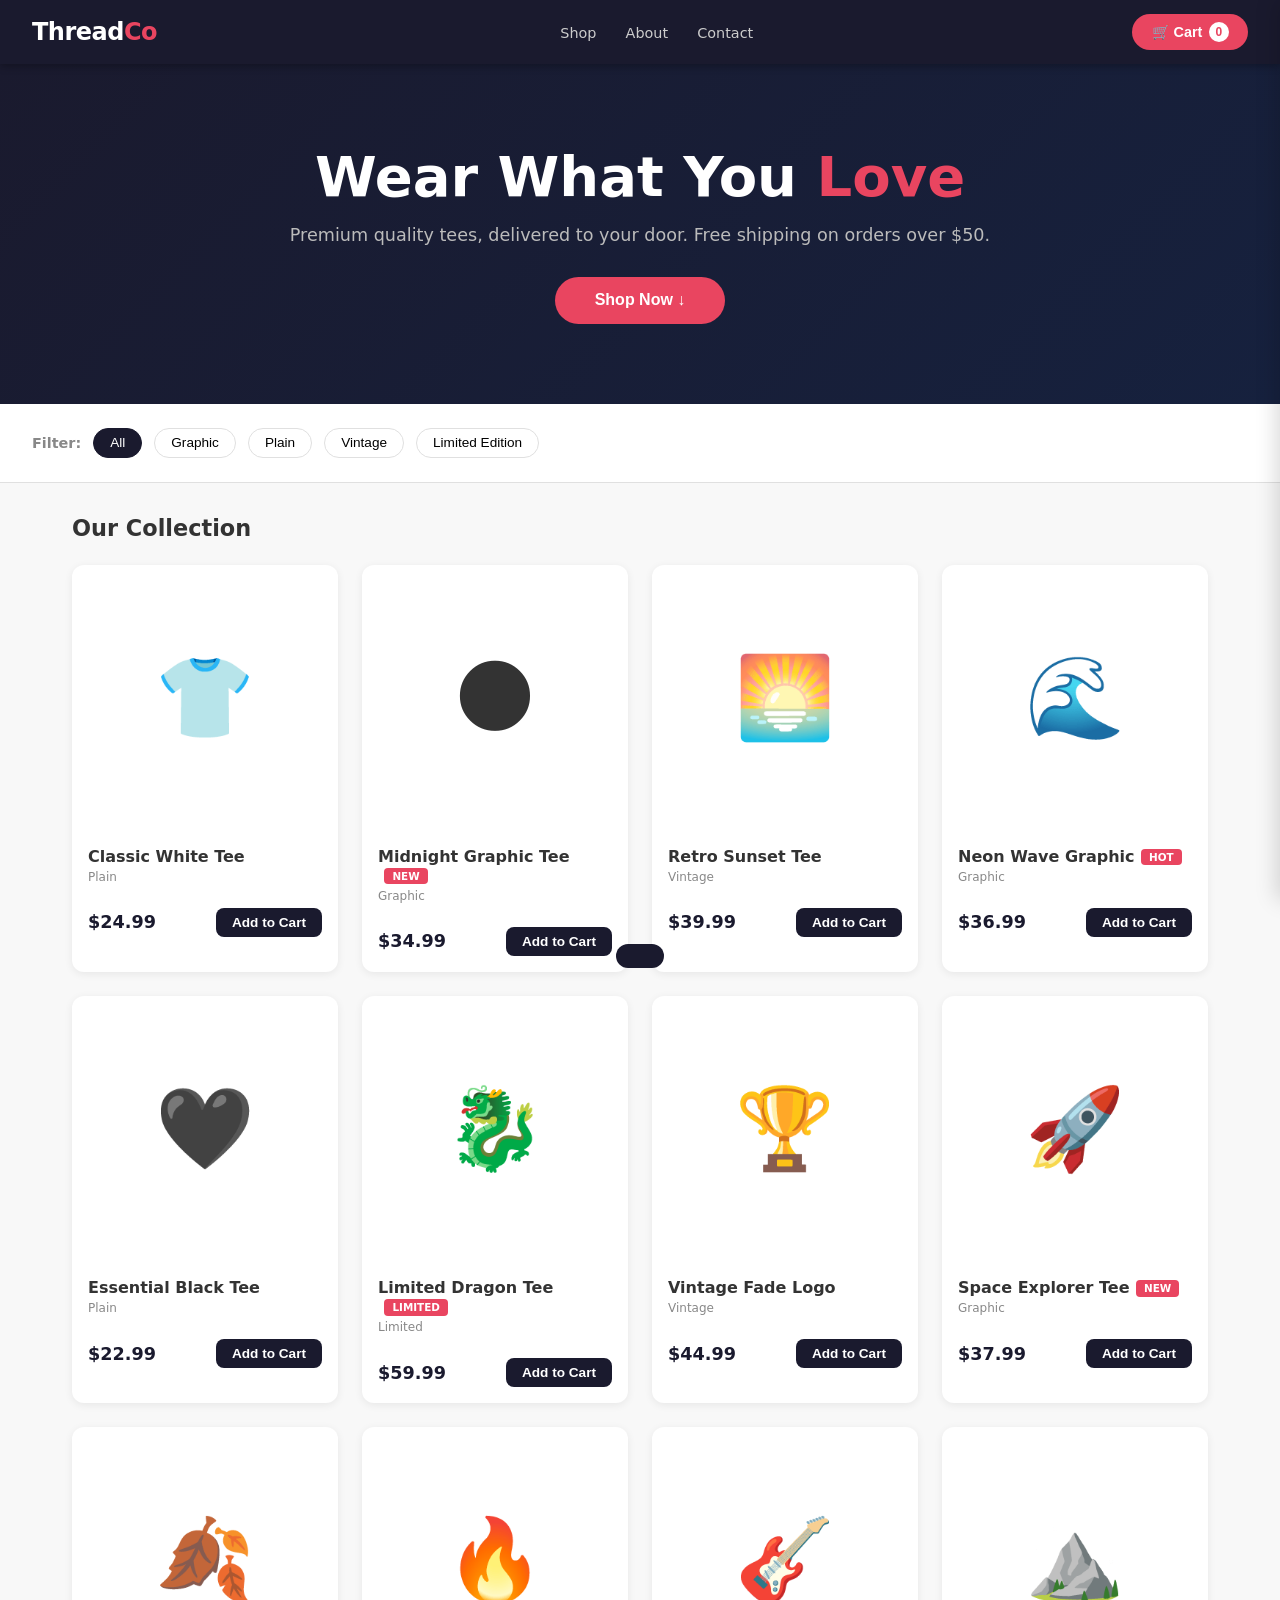
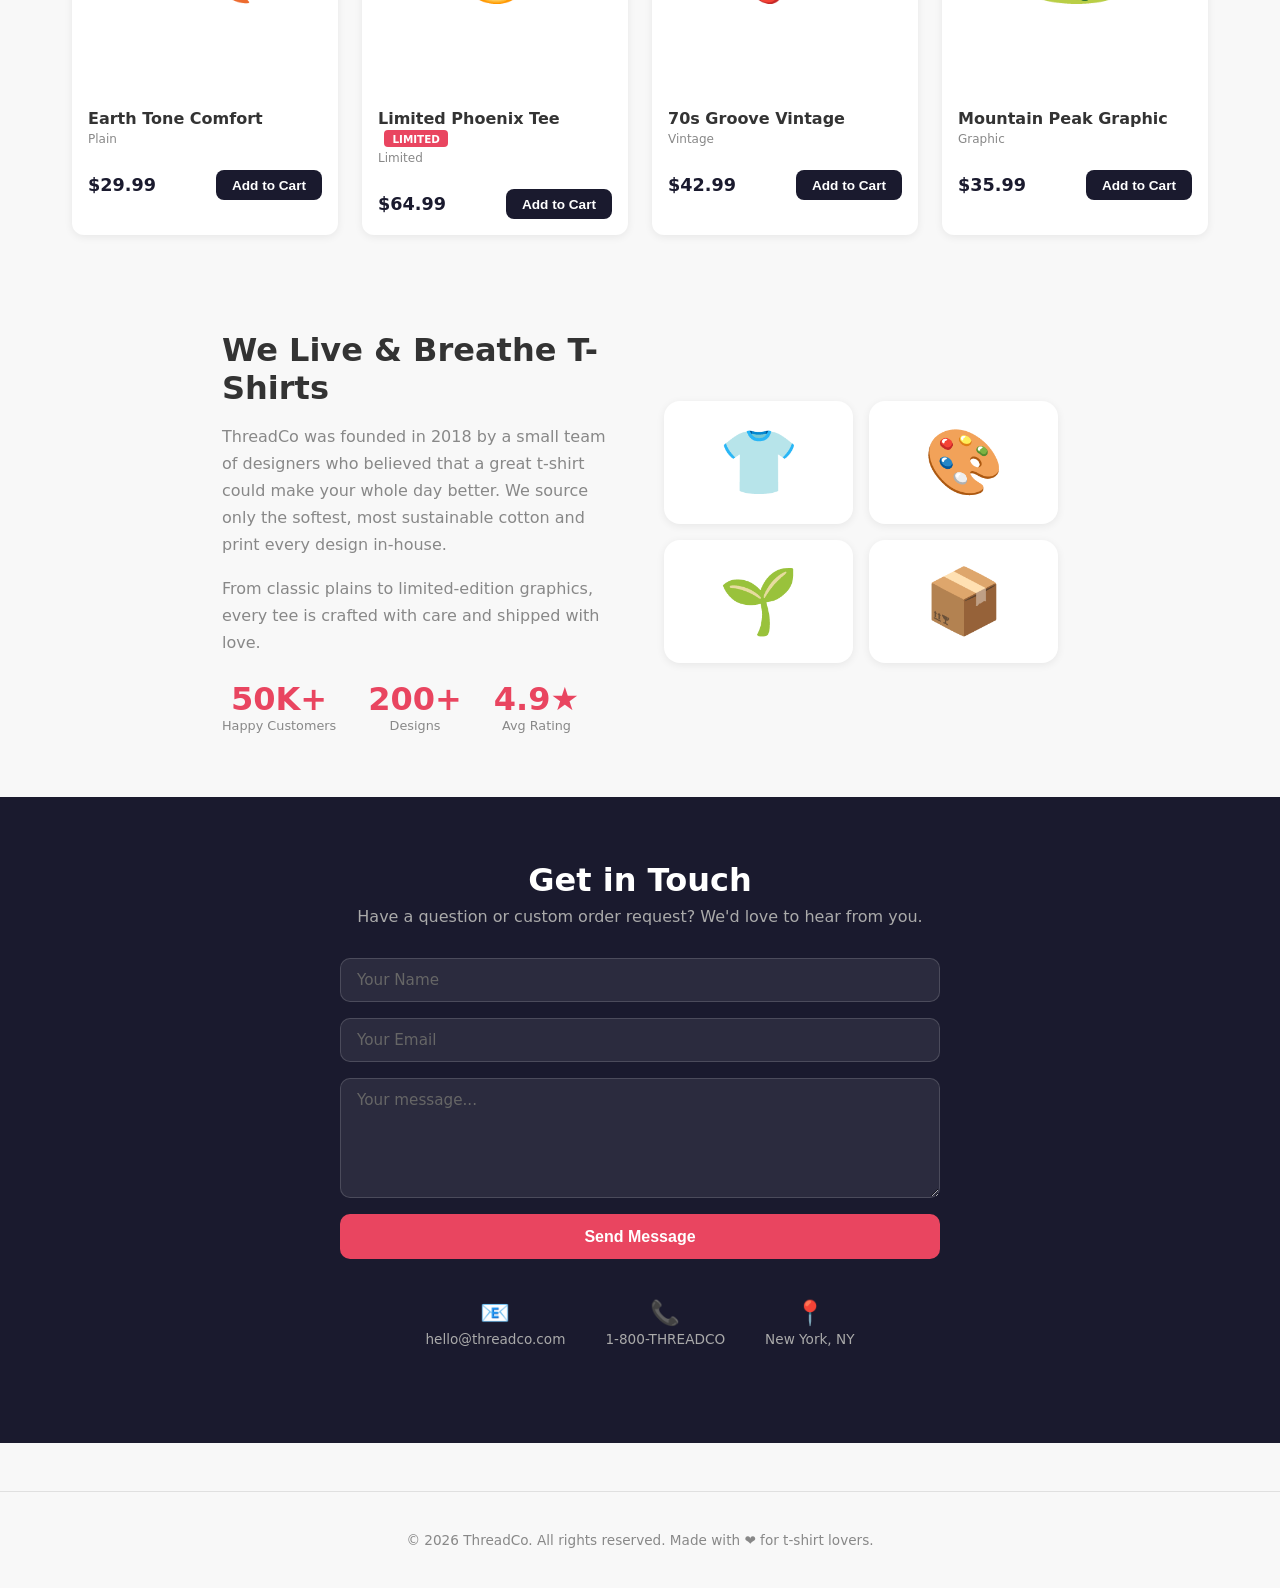
==== index.html @ 0688bef4 "Initial commit: ThreadCo t-shirt ecommerce site - Full single-page shop with product grid, cart, and" ====
<!DOCTYPE html>
<html lang="en">
<head>
  <meta charset="UTF-8" />
  <meta name="viewport" content="width=device-width, initial-scale=1.0" />
  <title>ThreadCo — Premium T-Shirts</title>
  <style>
    *, *::before, *::after { box-sizing: border-box; margin: 0; padding: 0; }

    :root {
      --primary: #1a1a2e;
      --accent: #e94560;
      --bg: #f8f8f8;
      --card-bg: #ffffff;
      --text: #333;
      --muted: #888;
      --border: #e0e0e0;
    }

    body { font-family: 'Segoe UI', system-ui, sans-serif; background: var(--bg); color: var(--text); }

    /* ─── HEADER ─── */
    header {
      background: var(--primary);
      color: #fff;
      padding: 0 2rem;
      display: flex;
      align-items: center;
      justify-content: space-between;
      height: 64px;
      position: sticky;
      top: 0;
      z-index: 100;
      box-shadow: 0 2px 8px rgba(0,0,0,.3);
    }
    .logo { font-size: 1.5rem; font-weight: 800; letter-spacing: -0.5px; }
    .logo span { color: var(--accent); }
    nav a { color: #ccc; text-decoration: none; margin-left: 1.5rem; font-size: .9rem; transition: color .2s; cursor: pointer; }
    nav a:hover { color: #fff; }

    /* ─── ABOUT ─── */
    .about-section {
      max-width: 900px;
      margin: 0 auto;
      padding: 4rem 2rem;
      scroll-margin-top: 70px;
      display: grid;
      grid-template-columns: 1fr 1fr;
      gap: 3rem;
      align-items: center;
    }
    .about-section h2 { font-size: 2rem; font-weight: 900; margin-bottom: 1rem; }
    .about-section p { color: var(--muted); line-height: 1.7; margin-bottom: 1rem; }
    .about-stats { display: flex; gap: 2rem; margin-top: 1.5rem; }
    .stat { text-align: center; }
    .stat .num { font-size: 2rem; font-weight: 900; color: var(--accent); }
    .stat .label { font-size: .8rem; color: var(--muted); }
    .about-emoji-grid {
      display: grid;
      grid-template-columns: 1fr 1fr;
      gap: 1rem;
      font-size: 4rem;
      text-align: center;
    }
    .about-emoji-grid span {
      background: var(--card-bg);
      border-radius: 16px;
      padding: 1.5rem;
      box-shadow: 0 2px 8px rgba(0,0,0,.07);
    }

    /* ─── CONTACT ─── */
    .contact-section {
      background: var(--primary);
      color: #fff;
      padding: 4rem 2rem;
      scroll-margin-top: 70px;
    }
    .contact-inner {
      max-width: 600px;
      margin: 0 auto;
      text-align: center;
    }
    .contact-inner h2 { font-size: 2rem; font-weight: 900; margin-bottom: .5rem; }
    .contact-inner p { color: #aaa; margin-bottom: 2rem; }
    .contact-form { display: flex; flex-direction: column; gap: 1rem; text-align: left; }
    .contact-form input, .contact-form textarea {
      padding: .75rem 1rem;
      border: 1px solid rgba(255,255,255,.15);
      border-radius: 10px;
      background: rgba(255,255,255,.08);
      color: #fff;
      font-size: .95rem;
      font-family: inherit;
      outline: none;
      transition: border-color .2s;
    }
    .contact-form input::placeholder, .contact-form textarea::placeholder { color: #666; }
    .contact-form input:focus, .contact-form textarea:focus { border-color: var(--accent); }
    .contact-form textarea { resize: vertical; min-height: 120px; }
    .contact-submit {
      background: var(--accent);
      color: #fff;
      border: none;
      padding: .85rem;
      border-radius: 10px;
      font-size: 1rem;
      font-weight: 700;
      cursor: pointer;
      transition: opacity .2s;
    }
    .contact-submit:hover { opacity: .9; }
    .contact-info { display: flex; justify-content: center; gap: 2.5rem; margin-top: 2.5rem; flex-wrap: wrap; }
    .contact-info-item { text-align: center; }
    .contact-info-item .icon { font-size: 1.5rem; margin-bottom: .25rem; }
    .contact-info-item p { font-size: .85rem; color: #aaa; }
    .cart-btn {
      background: var(--accent);
      border: none;
      color: #fff;
      padding: .5rem 1.2rem;
      border-radius: 999px;
      cursor: pointer;
      font-size: .9rem;
      font-weight: 600;
      display: flex;
      align-items: center;
      gap: .4rem;
      transition: opacity .2s;
    }
    .cart-btn:hover { opacity: .85; }
    .cart-count {
      background: #fff;
      color: var(--accent);
      border-radius: 50%;
      width: 20px;
      height: 20px;
      display: flex;
      align-items: center;
      justify-content: center;
      font-size: .75rem;
      font-weight: 700;
    }

    /* ─── HERO ─── */
    .hero {
      background: linear-gradient(135deg, var(--primary) 0%, #16213e 100%);
      color: #fff;
      text-align: center;
      padding: 5rem 2rem;
    }
    .hero h1 { font-size: clamp(2rem, 5vw, 3.5rem); font-weight: 900; margin-bottom: 1rem; }
    .hero h1 em { color: var(--accent); font-style: normal; }
    .hero p { font-size: 1.1rem; color: #bbb; margin-bottom: 2rem; }
    .hero-cta {
      background: var(--accent);
      color: #fff;
      border: none;
      padding: .9rem 2.5rem;
      border-radius: 999px;
      font-size: 1rem;
      font-weight: 700;
      cursor: pointer;
      transition: transform .15s, opacity .2s;
    }
    .hero-cta:hover { transform: translateY(-2px); opacity: .9; }

    /* ─── FILTERS ─── */
    .filters {
      display: flex;
      align-items: center;
      gap: .75rem;
      padding: 1.5rem 2rem;
      flex-wrap: wrap;
      border-bottom: 1px solid var(--border);
      background: #fff;
    }
    .filters span { font-weight: 600; font-size: .9rem; color: var(--muted); }
    .filter-btn {
      border: 1px solid var(--border);
      background: transparent;
      padding: .4rem 1rem;
      border-radius: 999px;
      cursor: pointer;
      font-size: .85rem;
      transition: all .2s;
    }
    .filter-btn:hover, .filter-btn.active {
      background: var(--primary);
      color: #fff;
      border-color: var(--primary);
    }

    /* ─── PRODUCTS ─── */
    .products-section { padding: 2rem; max-width: 1200px; margin: 0 auto; }
    .section-title { font-size: 1.4rem; font-weight: 700; margin-bottom: 1.5rem; }
    .grid {
      display: grid;
      grid-template-columns: repeat(auto-fill, minmax(240px, 1fr));
      gap: 1.5rem;
    }
    .card {
      background: var(--card-bg);
      border-radius: 12px;
      overflow: hidden;
      box-shadow: 0 2px 8px rgba(0,0,0,.07);
      transition: transform .2s, box-shadow .2s;
      cursor: pointer;
    }
    .card:hover { transform: translateY(-4px); box-shadow: 0 8px 20px rgba(0,0,0,.12); }
    .card-img {
      width: 100%;
      aspect-ratio: 1;
      object-fit: cover;
      display: flex;
      align-items: center;
      justify-content: center;
      font-size: 5rem;
    }
    .card-body { padding: 1rem; }
    .card-body h3 { font-size: 1rem; font-weight: 700; margin-bottom: .25rem; }
    .card-body .category { font-size: .75rem; color: var(--muted); margin-bottom: .5rem; }
    .card-footer {
      display: flex;
      align-items: center;
      justify-content: space-between;
      padding: 0 1rem 1rem;
    }
    .price { font-size: 1.1rem; font-weight: 800; color: var(--primary); }
    .add-btn {
      background: var(--primary);
      color: #fff;
      border: none;
      padding: .45rem 1rem;
      border-radius: 8px;
      cursor: pointer;
      font-size: .85rem;
      font-weight: 600;
      transition: background .2s;
    }
    .add-btn:hover { background: var(--accent); }
    .badge {
      display: inline-block;
      background: var(--accent);
      color: #fff;
      font-size: .65rem;
      font-weight: 700;
      padding: .15rem .5rem;
      border-radius: 4px;
      margin-left: .4rem;
      vertical-align: middle;
    }

    /* ─── CART PANEL ─── */
    .overlay {
      display: none;
      position: fixed;
      inset: 0;
      background: rgba(0,0,0,.4);
      z-index: 200;
    }
    .overlay.open { display: block; }
    .cart-panel {
      position: fixed;
      top: 0; right: -420px;
      width: 420px;
      max-width: 100vw;
      height: 100vh;
      background: #fff;
      z-index: 201;
      display: flex;
      flex-direction: column;
      transition: right .3s ease;
      box-shadow: -4px 0 20px rgba(0,0,0,.15);
    }
    .cart-panel.open { right: 0; }
    .cart-header {
      padding: 1.25rem 1.5rem;
      border-bottom: 1px solid var(--border);
      display: flex;
      align-items: center;
      justify-content: space-between;
      font-weight: 700;
      font-size: 1.1rem;
    }
    .close-btn { background: none; border: none; font-size: 1.4rem; cursor: pointer; color: var(--muted); }
    .close-btn:hover { color: var(--text); }
    .cart-items { flex: 1; overflow-y: auto; padding: 1rem 1.5rem; }
    .cart-empty { text-align: center; color: var(--muted); padding: 3rem 0; font-size: 1rem; }
    .cart-item {
      display: flex;
      align-items: center;
      gap: 1rem;
      padding: .75rem 0;
      border-bottom: 1px solid var(--border);
    }
    .cart-item-img { font-size: 2.2rem; width: 50px; text-align: center; }
    .cart-item-info { flex: 1; }
    .cart-item-info h4 { font-size: .9rem; font-weight: 600; }
    .cart-item-info p { font-size: .8rem; color: var(--muted); }
    .qty-ctrl { display: flex; align-items: center; gap: .5rem; }
    .qty-btn {
      width: 26px; height: 26px;
      border: 1px solid var(--border);
      background: none;
      border-radius: 6px;
      cursor: pointer;
      font-size: 1rem;
      display: flex; align-items: center; justify-content: center;
    }
    .qty-btn:hover { background: var(--bg); }
    .remove-item { background: none; border: none; color: var(--muted); cursor: pointer; font-size: 1.1rem; }
    .remove-item:hover { color: var(--accent); }
    .cart-footer {
      padding: 1.25rem 1.5rem;
      border-top: 1px solid var(--border);
    }
    .cart-total { display: flex; justify-content: space-between; font-weight: 700; font-size: 1.1rem; margin-bottom: 1rem; }
    .checkout-btn {
      width: 100%;
      background: var(--accent);
      color: #fff;
      border: none;
      padding: .9rem;
      border-radius: 10px;
      font-size: 1rem;
      font-weight: 700;
      cursor: pointer;
      transition: opacity .2s;
    }
    .checkout-btn:hover { opacity: .9; }

    /* ─── CHECKOUT MODAL ─── */
    .modal-overlay {
      display: none;
      position: fixed;
      inset: 0;
      background: rgba(0,0,0,.5);
      z-index: 300;
      align-items: center;
      justify-content: center;
    }
    .modal-overlay.open { display: flex; }
    .modal {
      background: #fff;
      border-radius: 16px;
      padding: 2rem;
      width: 480px;
      max-width: 95vw;
      max-height: 90vh;
      overflow-y: auto;
      box-shadow: 0 20px 60px rgba(0,0,0,.2);
    }
    .modal h2 { font-size: 1.3rem; font-weight: 800; margin-bottom: 1.5rem; }
    .form-group { margin-bottom: 1rem; }
    .form-group label { display: block; font-size: .85rem; font-weight: 600; margin-bottom: .35rem; color: var(--muted); }
    .form-group input, .form-group select {
      width: 100%;
      padding: .65rem .9rem;
      border: 1px solid var(--border);
      border-radius: 8px;
      font-size: .95rem;
      outline: none;
      transition: border-color .2s;
    }
    .form-group input:focus, .form-group select:focus { border-color: var(--primary); }
    .form-row { display: grid; grid-template-columns: 1fr 1fr; gap: 1rem; }
    .order-summary { background: var(--bg); border-radius: 10px; padding: 1rem; margin: 1.25rem 0; }
    .order-summary h3 { font-size: .9rem; font-weight: 700; margin-bottom: .75rem; }
    .summary-line { display: flex; justify-content: space-between; font-size: .85rem; margin-bottom: .4rem; }
    .summary-line.total { font-weight: 700; font-size: 1rem; border-top: 1px solid var(--border); padding-top: .5rem; margin-top: .5rem; }
    .place-order-btn {
      width: 100%;
      background: var(--accent);
      color: #fff;
      border: none;
      padding: .9rem;
      border-radius: 10px;
      font-size: 1rem;
      font-weight: 700;
      cursor: pointer;
      transition: opacity .2s;
    }
    .place-order-btn:hover { opacity: .9; }
    .cancel-btn {
      width: 100%;
      background: none;
      border: 1px solid var(--border);
      padding: .75rem;
      border-radius: 10px;
      font-size: .95rem;
      cursor: pointer;
      margin-top: .75rem;
      color: var(--muted);
    }
    .cancel-btn:hover { background: var(--bg); }

    /* ─── SUCCESS ─── */
    .success-screen { text-align: center; padding: 2rem 0; }
    .success-icon { font-size: 4rem; margin-bottom: 1rem; }
    .success-screen h2 { font-size: 1.5rem; font-weight: 800; margin-bottom: .5rem; }
    .success-screen p { color: var(--muted); margin-bottom: 1.5rem; }

    /* ─── TOAST ─── */
    .toast {
      position: fixed;
      bottom: 2rem;
      left: 50%;
      transform: translateX(-50%) translateY(100px);
      background: var(--primary);
      color: #fff;
      padding: .75rem 1.5rem;
      border-radius: 999px;
      font-weight: 600;
      font-size: .9rem;
      z-index: 400;
      transition: transform .3s ease;
      pointer-events: none;
    }
    .toast.show { transform: translateX(-50%) translateY(0); }

    /* ─── FOOTER ─── */
    footer {
      text-align: center;
      padding: 2.5rem;
      color: var(--muted);
      font-size: .85rem;
      border-top: 1px solid var(--border);
      margin-top: 3rem;
    }
  </style>
</head>
<body>

<!-- HEADER -->
<header>
  <div class="logo">Thread<span>Co</span></div>
  <nav>
    <a onclick="document.querySelector('.products-section').scrollIntoView({behavior:'smooth'})">Shop</a>
    <a onclick="document.querySelector('.about-section').scrollIntoView({behavior:'smooth'})">About</a>
    <a onclick="document.querySelector('.contact-section').scrollIntoView({behavior:'smooth'})">Contact</a>
  </nav>
  <button class="cart-btn" onclick="openCart()">
    🛒 Cart <span class="cart-count" id="cartCount">0</span>
  </button>
</header>

<!-- HERO -->
<section class="hero">
  <h1>Wear What You <em>Love</em></h1>
  <p>Premium quality tees, delivered to your door. Free shipping on orders over $50.</p>
  <button class="hero-cta" onclick="document.querySelector('.products-section').scrollIntoView({behavior:'smooth'})">
    Shop Now ↓
  </button>
</section>

<!-- FILTERS -->
<div class="filters">
  <span>Filter:</span>
  <button class="filter-btn active" onclick="filterProducts('all', this)">All</button>
  <button class="filter-btn" onclick="filterProducts('graphic', this)">Graphic</button>
  <button class="filter-btn" onclick="filterProducts('plain', this)">Plain</button>
  <button class="filter-btn" onclick="filterProducts('vintage', this)">Vintage</button>
  <button class="filter-btn" onclick="filterProducts('limited', this)">Limited Edition</button>
</div>

<!-- PRODUCTS -->
<section class="products-section">
  <h2 class="section-title">Our Collection</h2>
  <div class="grid" id="productGrid"></div>
</section>

<!-- CART OVERLAY & PANEL -->
<div class="overlay" id="overlay" onclick="closeCart()"></div>
<div class="cart-panel" id="cartPanel">
  <div class="cart-header">
    🛒 Your Cart
    <button class="close-btn" onclick="closeCart()">✕</button>
  </div>
  <div class="cart-items" id="cartItems"></div>
  <div class="cart-footer" id="cartFooter" style="display:none">
    <div class="cart-total">
      <span>Total</span>
      <span id="cartTotal">$0.00</span>
    </div>
    <button class="checkout-btn" onclick="openCheckout()">Proceed to Checkout →</button>
  </div>
</div>

<!-- CHECKOUT MODAL -->
<div class="modal-overlay" id="checkoutModal">
  <div class="modal" id="modalContent">
    <h2>Checkout</h2>
    <div class="form-row">
      <div class="form-group">
        <label>First Name</label>
        <input type="text" placeholder="John" id="firstName" />
      </div>
      <div class="form-group">
        <label>Last Name</label>
        <input type="text" placeholder="Doe" id="lastName" />
      </div>
    </div>
    <div class="form-group">
      <label>Email</label>
      <input type="email" placeholder="john@example.com" id="email" />
    </div>
    <div class="form-group">
      <label>Address</label>
      <input type="text" placeholder="123 Main St" id="address" />
    </div>
    <div class="form-row">
      <div class="form-group">
        <label>City</label>
        <input type="text" placeholder="New York" id="city" />
      </div>
      <div class="form-group">
        <label>ZIP</label>
        <input type="text" placeholder="10001" id="zip" />
      </div>
    </div>
    <div class="form-group">
      <label>Card Number</label>
      <input type="text" placeholder="1234 5678 9012 3456" maxlength="19" id="cardNum" oninput="formatCard(this)" />
    </div>
    <div class="form-row">
      <div class="form-group">
        <label>Expiry</label>
        <input type="text" placeholder="MM/YY" maxlength="5" id="expiry" oninput="formatExpiry(this)" />
      </div>
      <div class="form-group">
        <label>CVV</label>
        <input type="text" placeholder="123" maxlength="3" id="cvv" />
      </div>
    </div>
    <div class="order-summary" id="orderSummary"></div>
    <button class="place-order-btn" onclick="placeOrder()">Place Order</button>
    <button class="cancel-btn" onclick="closeCheckout()">Cancel</button>
  </div>
</div>

<!-- TOAST -->
<div class="toast" id="toast"></div>

<!-- ABOUT -->
<section class="about-section">
  <div>
    <h2>We Live & Breathe T-Shirts</h2>
    <p>ThreadCo was founded in 2018 by a small team of designers who believed that a great t-shirt could make your whole day better. We source only the softest, most sustainable cotton and print every design in-house.</p>
    <p>From classic plains to limited-edition graphics, every tee is crafted with care and shipped with love.</p>
    <div class="about-stats">
      <div class="stat"><div class="num">50K+</div><div class="label">Happy Customers</div></div>
      <div class="stat"><div class="num">200+</div><div class="label">Designs</div></div>
      <div class="stat"><div class="num">4.9★</div><div class="label">Avg Rating</div></div>
    </div>
  </div>
  <div class="about-emoji-grid">
    <span>👕</span><span>🎨</span>
    <span>🌱</span><span>📦</span>
  </div>
</section>

<!-- CONTACT -->
<section class="contact-section">
  <div class="contact-inner">
    <h2>Get in Touch</h2>
    <p>Have a question or custom order request? We'd love to hear from you.</p>
    <div class="contact-form">
      <input type="text" placeholder="Your Name" id="contactName" />
      <input type="email" placeholder="Your Email" id="contactEmail" />
      <textarea placeholder="Your message..." id="contactMessage"></textarea>
      <button class="contact-submit" onclick="submitContact()">Send Message</button>
    </div>
    <div class="contact-info">
      <div class="contact-info-item"><div class="icon">📧</div><p>hello@threadco.com</p></div>
      <div class="contact-info-item"><div class="icon">📞</div><p>1-800-THREADCO</p></div>
      <div class="contact-info-item"><div class="icon">📍</div><p>New York, NY</p></div>
    </div>
  </div>
</section>

<!-- FOOTER -->
<footer>
  &copy; 2026 ThreadCo. All rights reserved. Made with ❤️ for t-shirt lovers.
</footer>

<script>
  const PRODUCTS = [
    { id: 1, name: 'Classic White Tee',       emoji: '👕', price: 24.99, category: 'plain',    badge: null },
    { id: 2, name: 'Midnight Graphic Tee',    emoji: '🌑', price: 34.99, category: 'graphic',  badge: 'NEW' },
    { id: 3, name: 'Retro Sunset Tee',        emoji: '🌅', price: 39.99, category: 'vintage',  badge: null },
    { id: 4, name: 'Neon Wave Graphic',       emoji: '🌊', price: 36.99, category: 'graphic',  badge: 'HOT' },
    { id: 5, name: 'Essential Black Tee',     emoji: '🖤', price: 22.99, category: 'plain',    badge: null },
    { id: 6, name: 'Limited Dragon Tee',      emoji: '🐉', price: 59.99, category: 'limited',  badge: 'LIMITED' },
    { id: 7, name: 'Vintage Fade Logo',       emoji: '🏆', price: 44.99, category: 'vintage',  badge: null },
    { id: 8, name: 'Space Explorer Tee',      emoji: '🚀', price: 37.99, category: 'graphic',  badge: 'NEW' },
    { id: 9, name: 'Earth Tone Comfort',      emoji: '🍂', price: 29.99, category: 'plain',    badge: null },
    { id: 10, name: 'Limited Phoenix Tee',    emoji: '🔥', price: 64.99, category: 'limited',  badge: 'LIMITED' },
    { id: 11, name: '70s Groove Vintage',     emoji: '🎸', price: 42.99, category: 'vintage',  badge: null },
    { id: 12, name: 'Mountain Peak Graphic',  emoji: '⛰️', price: 35.99, category: 'graphic',  badge: null },
  ];

  let cart = [];
  let currentFilter = 'all';

  function renderProducts(filter = 'all') {
    const grid = document.getElementById('productGrid');
    const filtered = filter === 'all' ? PRODUCTS : PRODUCTS.filter(p => p.category === filter);
    grid.innerHTML = filtered.map(p => `
      <div class="card" data-id="${p.id}">
        <div class="card-img">${p.emoji}</div>
        <div class="card-body">
          <h3>${p.name}${p.badge ? `<span class="badge">${p.badge}</span>` : ''}</h3>
          <p class="category">${p.category.charAt(0).toUpperCase() + p.category.slice(1)}</p>
        </div>
        <div class="card-footer">
          <span class="price">$${p.price.toFixed(2)}</span>
          <button class="add-btn" onclick="addToCart(${p.id}, event)">Add to Cart</button>
        </div>
      </div>
    `).join('');
  }

  function filterProducts(filter, btn) {
    currentFilter = filter;
    document.querySelectorAll('.filter-btn').forEach(b => b.classList.remove('active'));
    btn.classList.add('active');
    renderProducts(filter);
  }

  function addToCart(id, e) {
    e.stopPropagation();
    const product = PRODUCTS.find(p => p.id === id);
    const existing = cart.find(i => i.id === id);
    if (existing) {
      existing.qty++;
    } else {
      cart.push({ ...product, qty: 1 });
    }
    updateCartUI();
    showToast(`${product.emoji} ${product.name} added to cart!`);
  }

  function removeFromCart(id) {
    cart = cart.filter(i => i.id !== id);
    updateCartUI();
  }

  function changeQty(id, delta) {
    const item = cart.find(i => i.id === id);
    if (!item) return;
    item.qty += delta;
    if (item.qty <= 0) removeFromCart(id);
    else updateCartUI();
  }

  function updateCartUI() {
    const total = cart.reduce((s, i) => s + i.price * i.qty, 0);
    const count = cart.reduce((s, i) => s + i.qty, 0);
    document.getElementById('cartCount').textContent = count;
    const footer = document.getElementById('cartFooter');
    const itemsEl = document.getElementById('cartItems');

    if (cart.length === 0) {
      itemsEl.innerHTML = '<p class="cart-empty">Your cart is empty 🛒</p>';
      footer.style.display = 'none';
    } else {
      itemsEl.innerHTML = cart.map(i => `
        <div class="cart-item">
          <div class="cart-item-img">${i.emoji}</div>
          <div class="cart-item-info">
            <h4>${i.name}</h4>
            <p>$${i.price.toFixed(2)} each</p>
          </div>
          <div class="qty-ctrl">
            <button class="qty-btn" onclick="changeQty(${i.id}, -1)">−</button>
            <span>${i.qty}</span>
            <button class="qty-btn" onclick="changeQty(${i.id}, 1)">+</button>
          </div>
          <button class="remove-item" onclick="removeFromCart(${i.id})">🗑</button>
        </div>
      `).join('');
      document.getElementById('cartTotal').textContent = `$${total.toFixed(2)}`;
      footer.style.display = 'block';
    }
  }

  function openCart() {
    document.getElementById('cartPanel').classList.add('open');
    document.getElementById('overlay').classList.add('open');
  }

  function closeCart() {
    document.getElementById('cartPanel').classList.remove('open');
    document.getElementById('overlay').classList.remove('open');
  }

  function openCheckout() {
    closeCart();
    const subtotal = cart.reduce((s, i) => s + i.price * i.qty, 0);
    const shipping = subtotal >= 50 ? 0 : 5.99;
    const tax = subtotal * 0.08;
    const total = subtotal + shipping + tax;
    document.getElementById('orderSummary').innerHTML = `
      <h3>Order Summary</h3>
      ${cart.map(i => `<div class="summary-line"><span>${i.emoji} ${i.name} × ${i.qty}</span><span>$${(i.price * i.qty).toFixed(2)}</span></div>`).join('')}
      <div class="summary-line"><span>Subtotal</span><span>$${subtotal.toFixed(2)}</span></div>
      <div class="summary-line"><span>Shipping</span><span>${shipping === 0 ? '🎉 Free' : `$${shipping.toFixed(2)}`}</span></div>
      <div class="summary-line"><span>Tax (8%)</span><span>$${tax.toFixed(2)}</span></div>
      <div class="summary-line total"><span>Total</span><span>$${total.toFixed(2)}</span></div>
    `;
    document.getElementById('checkoutModal').classList.add('open');
  }

  function closeCheckout() {
    document.getElementById('checkoutModal').classList.remove('open');
  }

  function placeOrder() {
    const fields = ['firstName', 'lastName', 'email', 'address', 'city', 'zip', 'cardNum', 'expiry', 'cvv'];
    for (const f of fields) {
      if (!document.getElementById(f).value.trim()) {
        showToast('Please fill in all fields.');
        document.getElementById(f).focus();
        return;
      }
    }
    document.getElementById('modalContent').innerHTML = `
      <div class="success-screen">
        <div class="success-icon">🎉</div>
        <h2>Order Placed!</h2>
        <p>Thanks for shopping with ThreadCo! Your t-shirts are on their way.</p>
        <p style="font-size:.85rem;color:#aaa;">Order confirmation will be sent to your email.</p>
        <button class="place-order-btn" style="margin-top:1.5rem" onclick="finishOrder()">Continue Shopping</button>
      </div>
    `;
  }

  function finishOrder() {
    cart = [];
    updateCartUI();
    closeCheckout();
  }

  function showToast(msg) {
    const t = document.getElementById('toast');
    t.textContent = msg;
    t.classList.add('show');
    setTimeout(() => t.classList.remove('show'), 2500);
  }

  function formatCard(el) {
    let v = el.value.replace(/\D/g, '').substring(0, 16);
    el.value = v.replace(/(.{4})/g, '$1 ').trim();
  }

  function formatExpiry(el) {
    let v = el.value.replace(/\D/g, '').substring(0, 4);
    if (v.length >= 2) v = v.substring(0, 2) + '/' + v.substring(2);
    el.value = v;
  }

  function submitContact() {
    const name = document.getElementById('contactName').value.trim();
    const email = document.getElementById('contactEmail').value.trim();
    const msg = document.getElementById('contactMessage').value.trim();
    if (!name || !email || !msg) { showToast('Please fill in all fields.'); return; }
    document.getElementById('contactName').value = '';
    document.getElementById('contactEmail').value = '';
    document.getElementById('contactMessage').value = '';
    showToast('✅ Message sent! We\'ll get back to you soon.');
  }

  // Init
  renderProducts();
  updateCartUI();
</script>
</body>
</html>
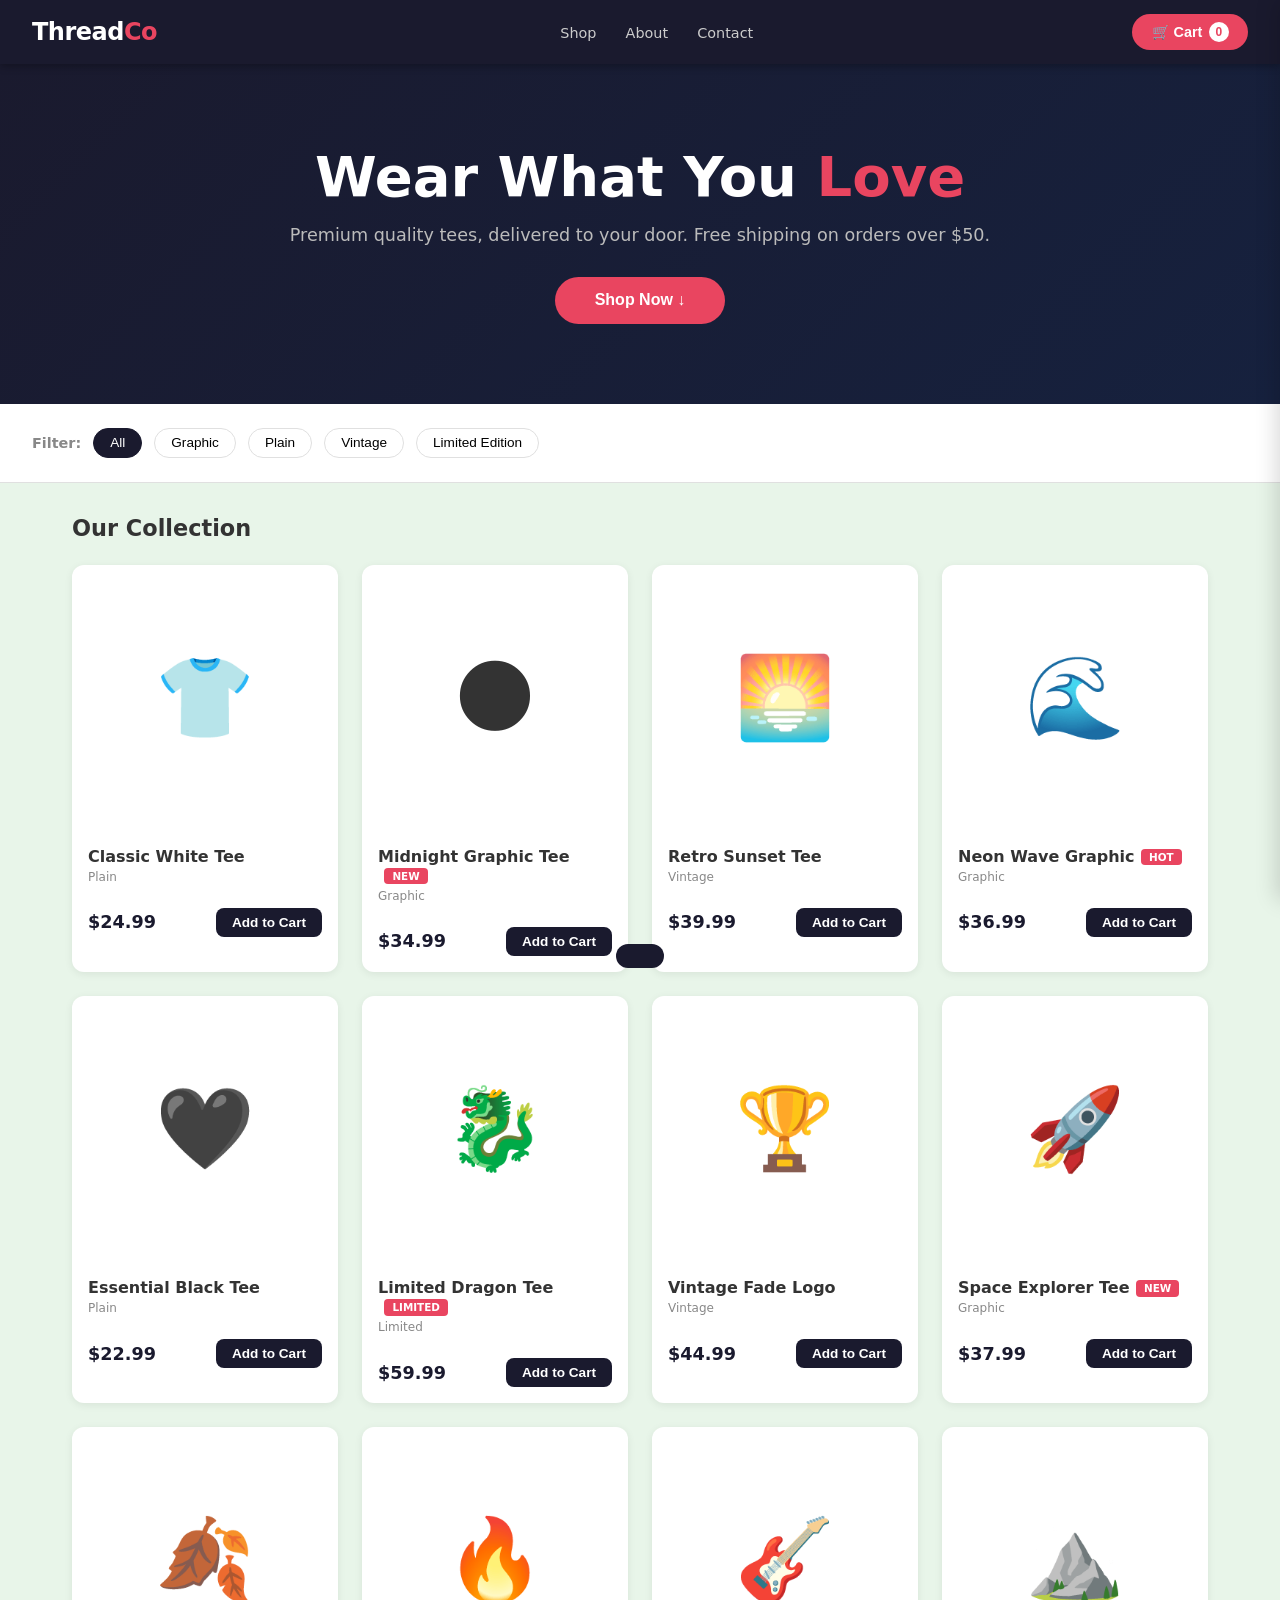
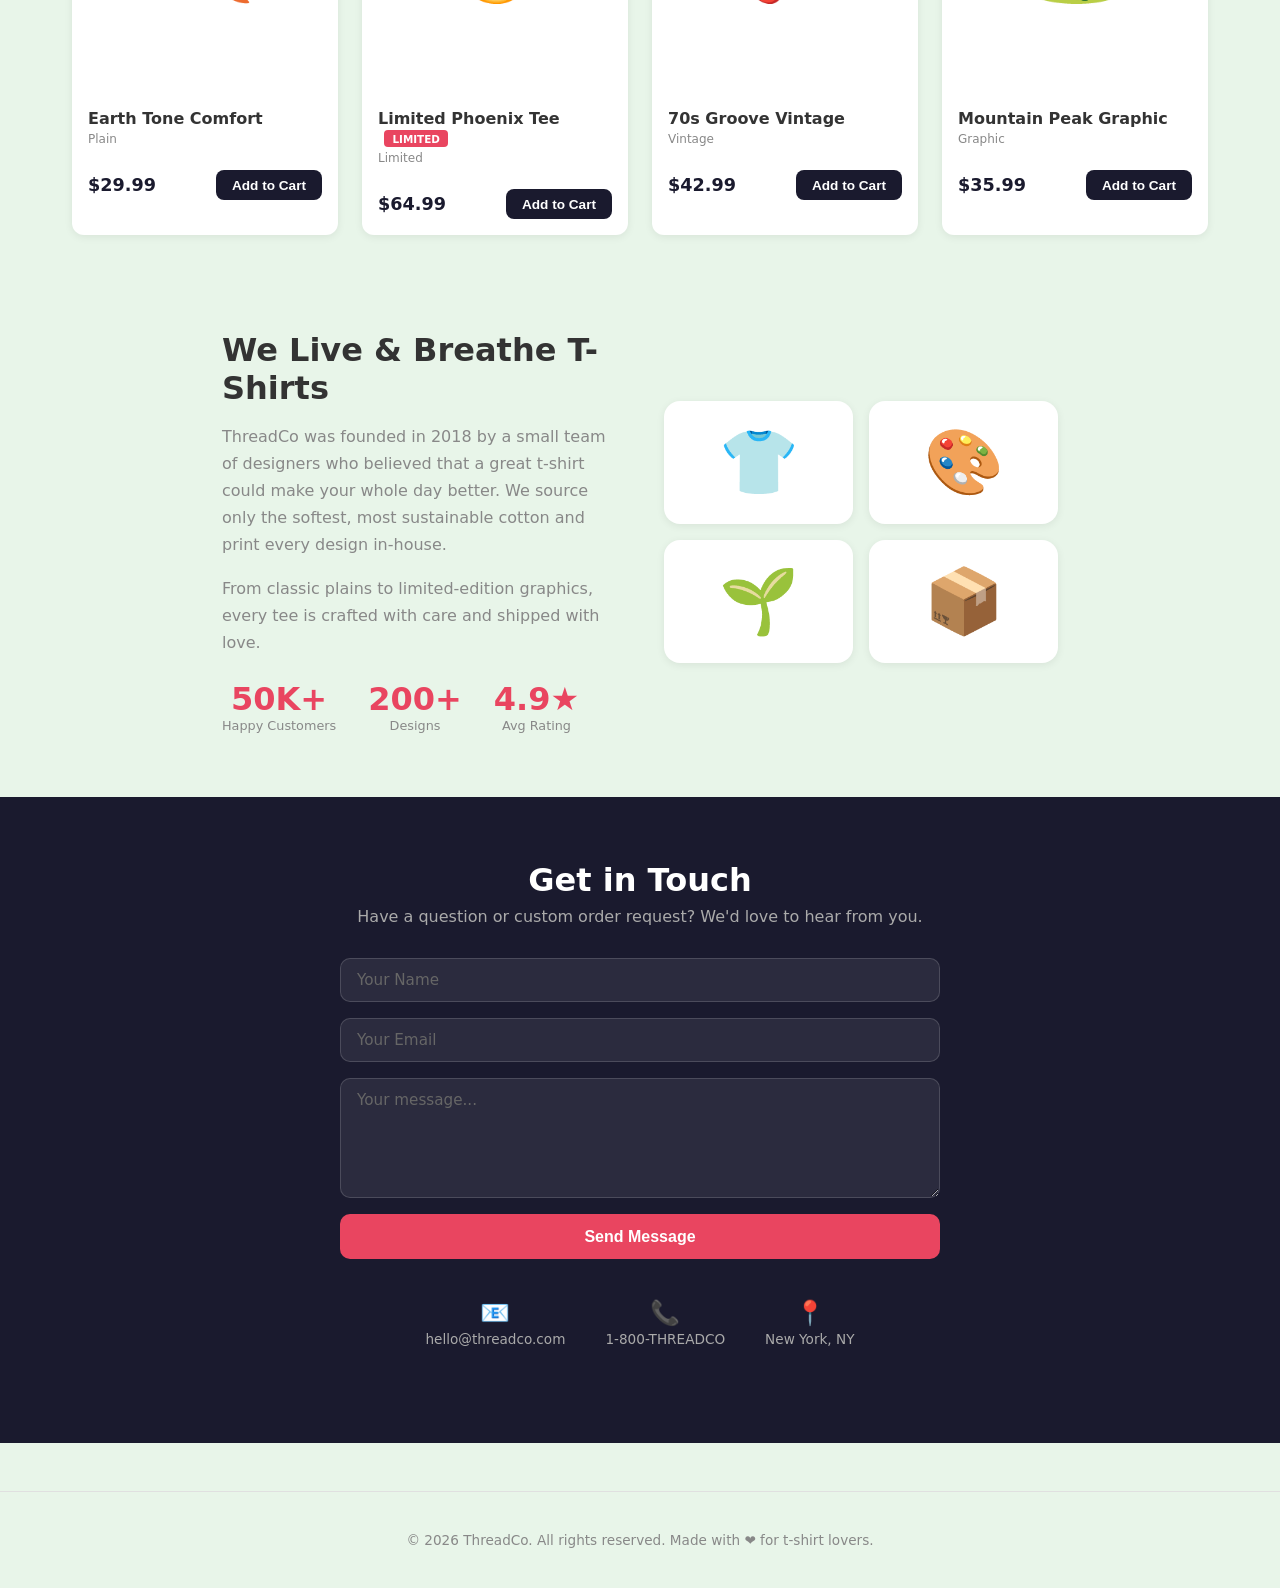
==== commit d2ae8489: "Update background color to green Co-Authored-By: Claude Sonnet 4.6 <noreply@anthropic.com>" ====
--- a/index.html
+++ b/index.html
@@ -10,7 +10,7 @@
     :root {
       --primary: #1a1a2e;
       --accent: #e94560;
-      --bg: #f8f8f8;
+      --bg: #e8f5e9;
       --card-bg: #ffffff;
       --text: #333;
       --muted: #888;
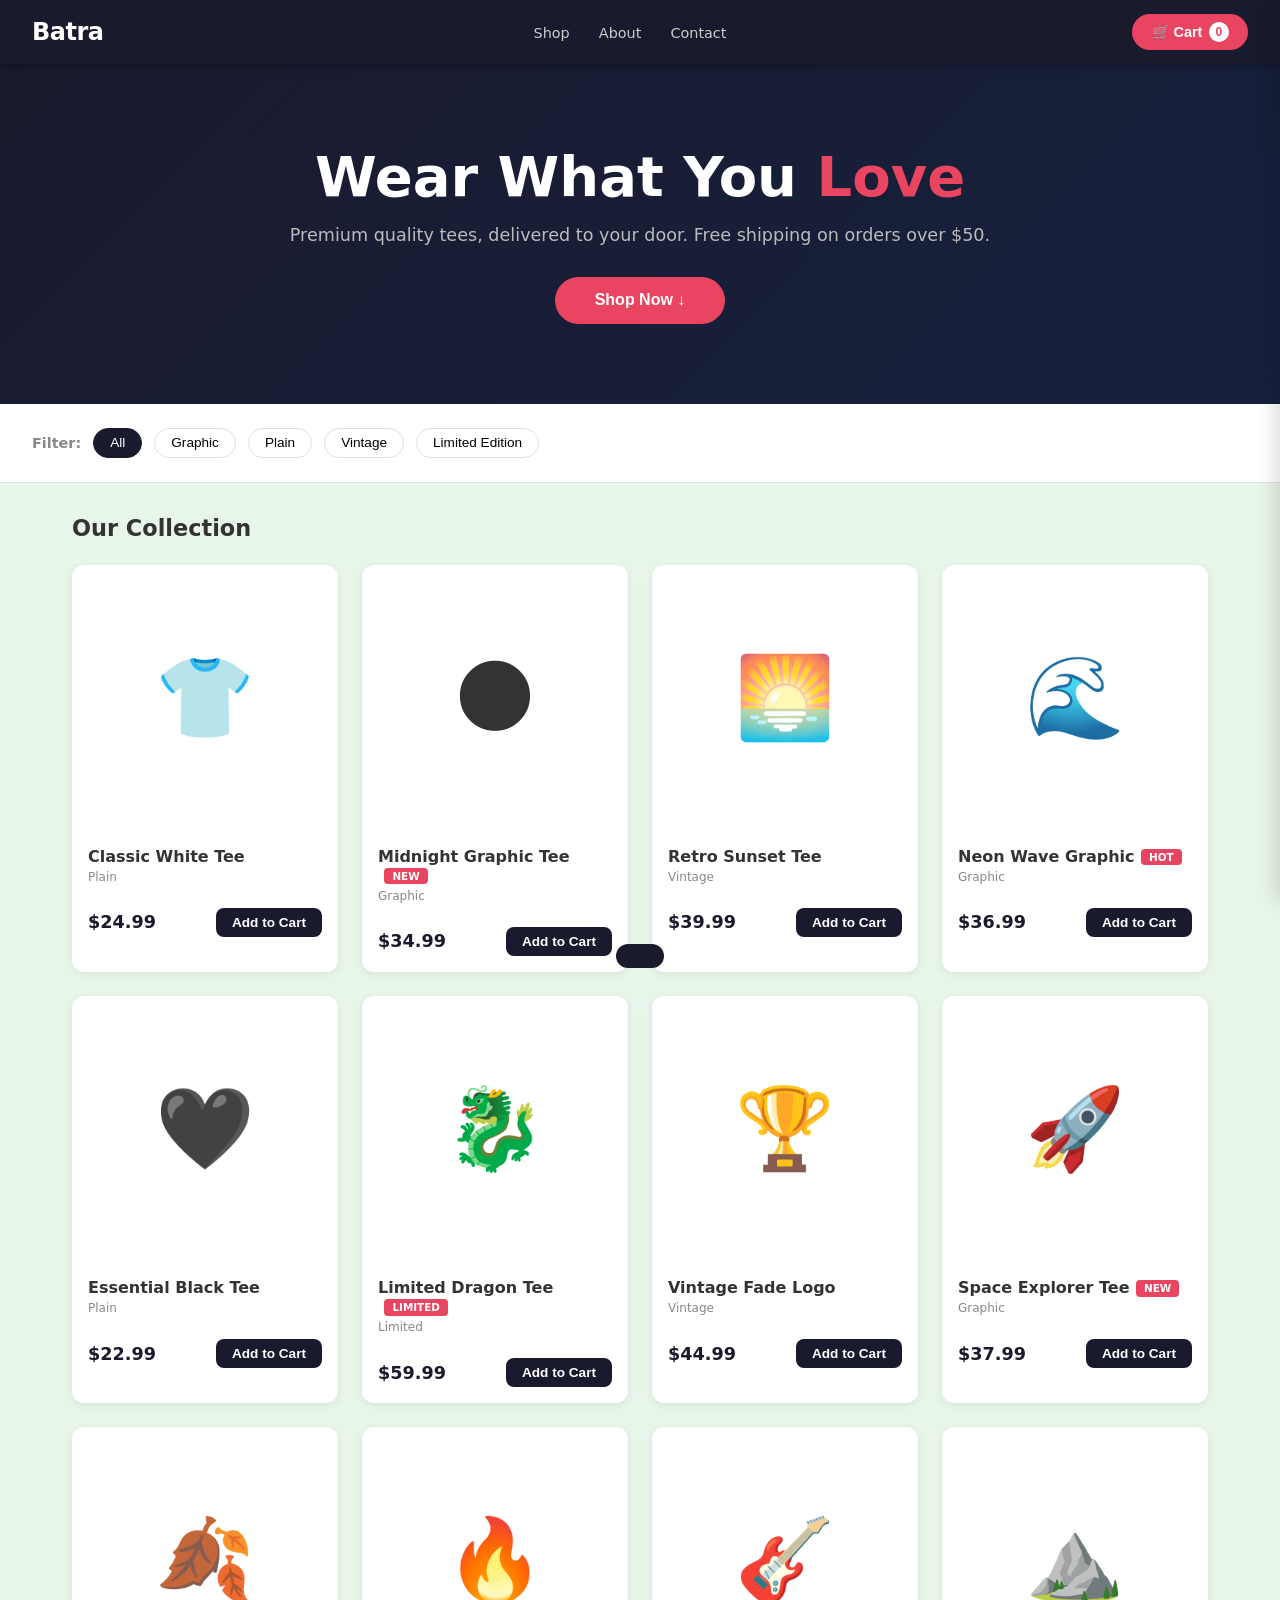
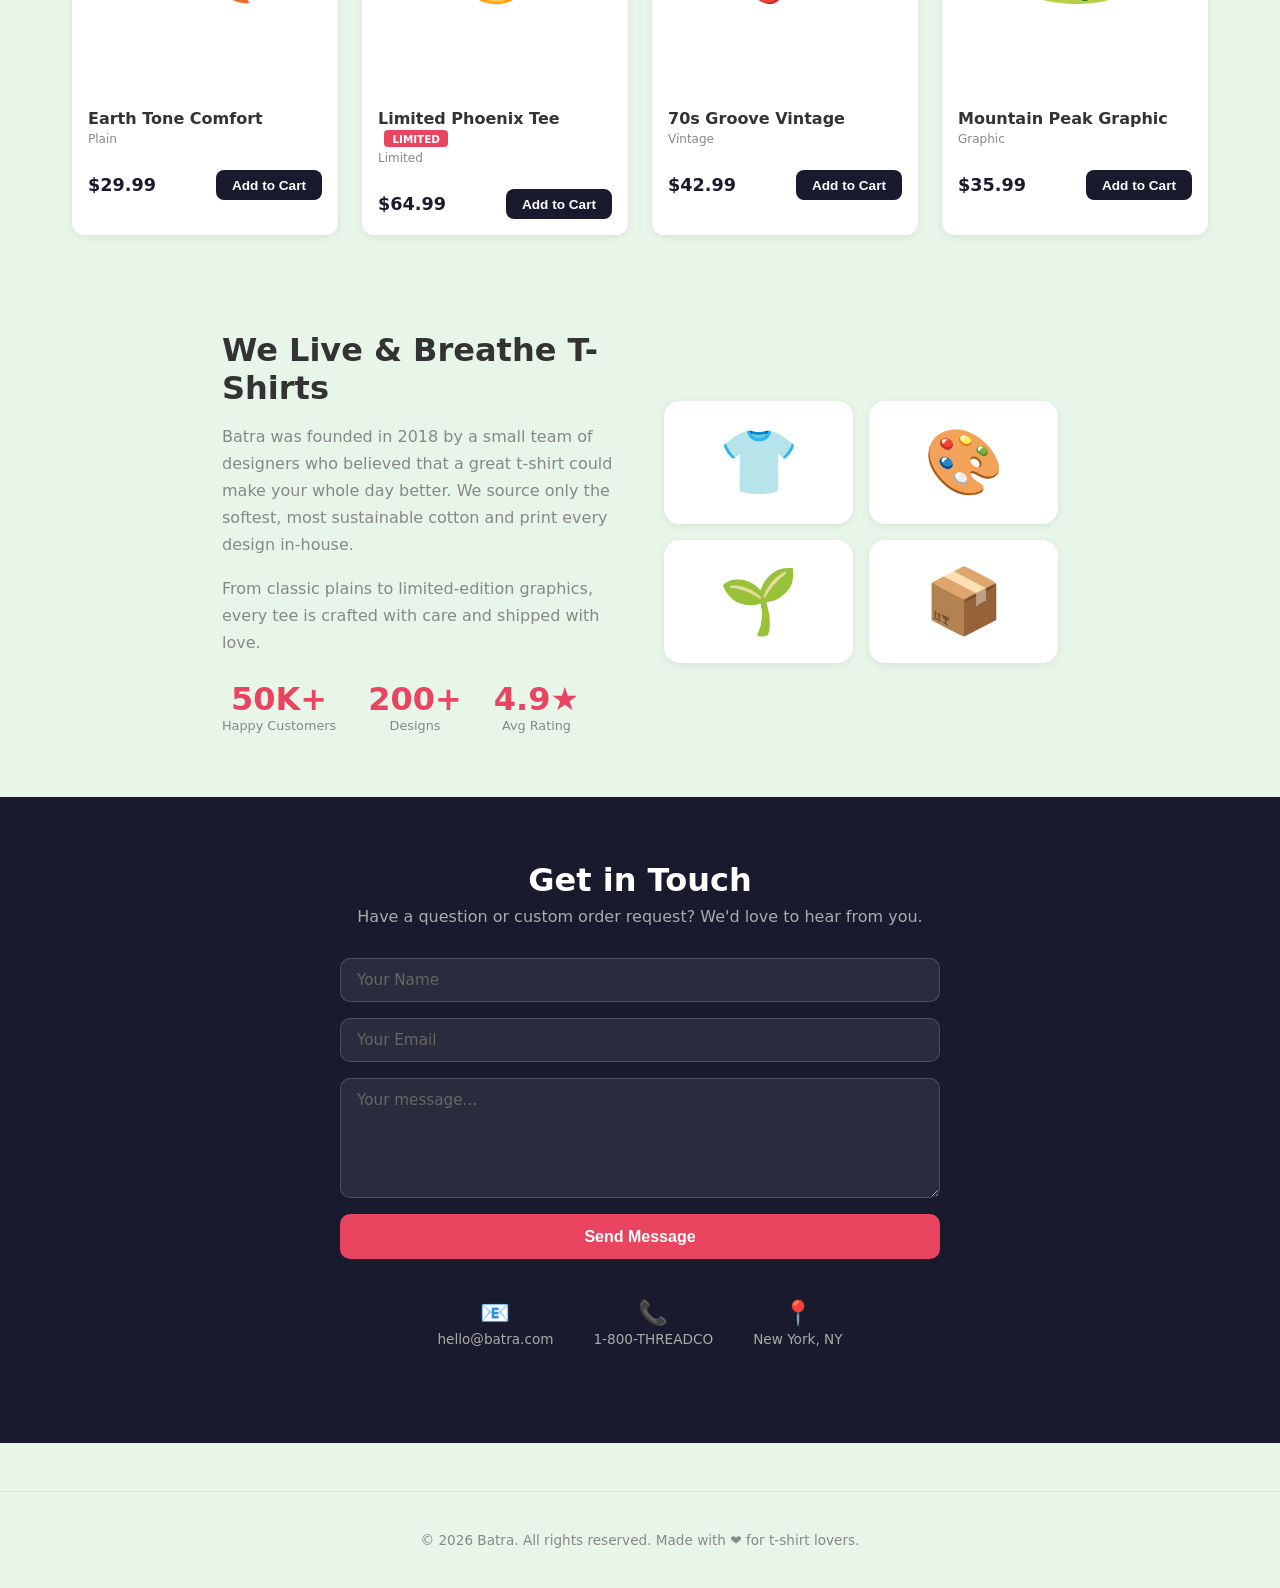
==== commit c227ad2d: "Rebrand from ThreadCo to Batra Co-Authored-By: Claude Sonnet 4.6 <noreply@anthropic.com>" ====
--- a/index.html
+++ b/index.html
@@ -3,7 +3,7 @@
 <head>
   <meta charset="UTF-8" />
   <meta name="viewport" content="width=device-width, initial-scale=1.0" />
-  <title>ThreadCo — Premium T-Shirts</title>
+  <title>Batra — Premium T-Shirts</title>
   <style>
     *, *::before, *::after { box-sizing: border-box; margin: 0; padding: 0; }
 
@@ -434,7 +434,7 @@
 
 <!-- HEADER -->
 <header>
-  <div class="logo">Thread<span>Co</span></div>
+  <div class="logo">Batra</div>
   <nav>
     <a onclick="document.querySelector('.products-section').scrollIntoView({behavior:'smooth'})">Shop</a>
     <a onclick="document.querySelector('.about-section').scrollIntoView({behavior:'smooth'})">About</a>
@@ -546,7 +546,7 @@
 <section class="about-section">
   <div>
     <h2>We Live & Breathe T-Shirts</h2>
-    <p>ThreadCo was founded in 2018 by a small team of designers who believed that a great t-shirt could make your whole day better. We source only the softest, most sustainable cotton and print every design in-house.</p>
+    <p>Batra was founded in 2018 by a small team of designers who believed that a great t-shirt could make your whole day better. We source only the softest, most sustainable cotton and print every design in-house.</p>
     <p>From classic plains to limited-edition graphics, every tee is crafted with care and shipped with love.</p>
     <div class="about-stats">
       <div class="stat"><div class="num">50K+</div><div class="label">Happy Customers</div></div>
@@ -572,7 +572,7 @@
       <button class="contact-submit" onclick="submitContact()">Send Message</button>
     </div>
     <div class="contact-info">
-      <div class="contact-info-item"><div class="icon">📧</div><p>hello@threadco.com</p></div>
+      <div class="contact-info-item"><div class="icon">📧</div><p>hello@batra.com</p></div>
       <div class="contact-info-item"><div class="icon">📞</div><p>1-800-THREADCO</p></div>
       <div class="contact-info-item"><div class="icon">📍</div><p>New York, NY</p></div>
     </div>
@@ -581,7 +581,7 @@
 
 <!-- FOOTER -->
 <footer>
-  &copy; 2026 ThreadCo. All rights reserved. Made with ❤️ for t-shirt lovers.
+  &copy; 2026 Batra. All rights reserved. Made with ❤️ for t-shirt lovers.
 </footer>
 
 <script>
@@ -729,7 +729,7 @@
       <div class="success-screen">
         <div class="success-icon">🎉</div>
         <h2>Order Placed!</h2>
-        <p>Thanks for shopping with ThreadCo! Your t-shirts are on their way.</p>
+        <p>Thanks for shopping with Batra! Your t-shirts are on their way.</p>
         <p style="font-size:.85rem;color:#aaa;">Order confirmation will be sent to your email.</p>
         <button class="place-order-btn" style="margin-top:1.5rem" onclick="finishOrder()">Continue Shopping</button>
       </div>
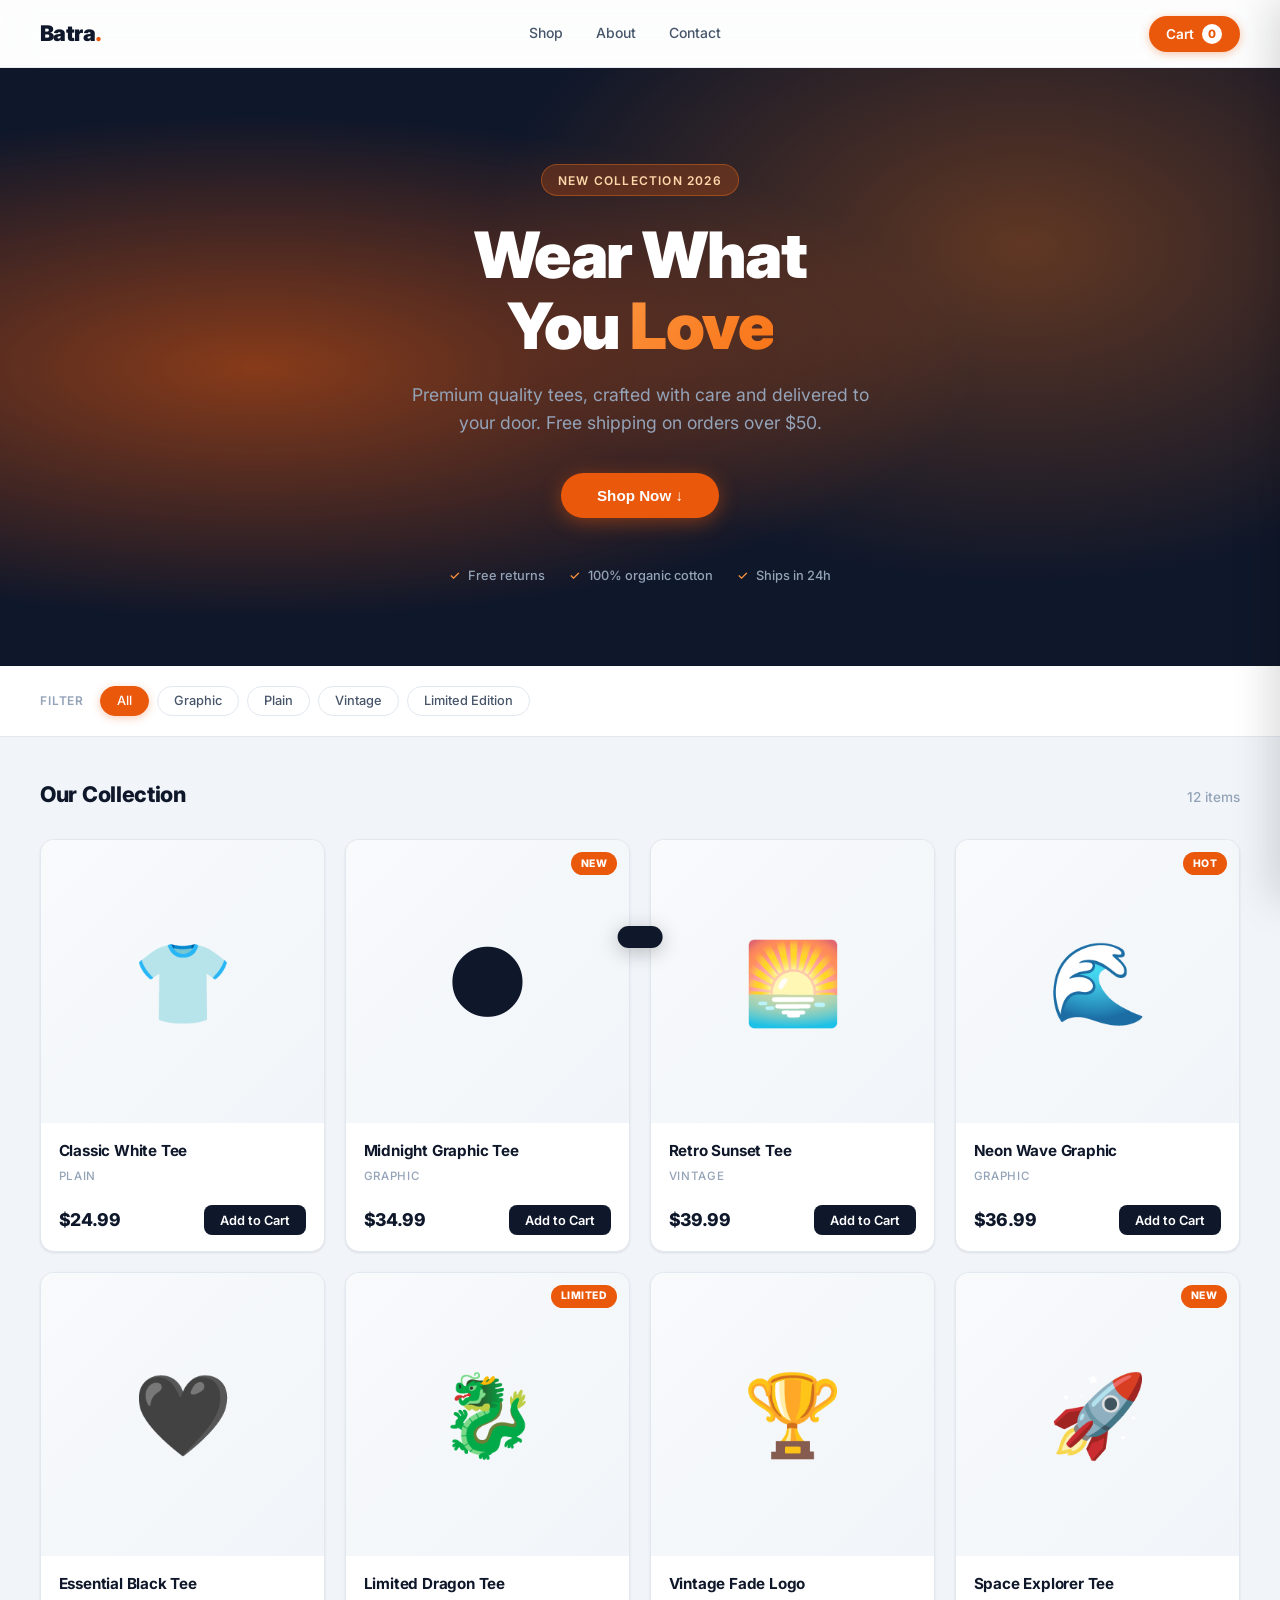
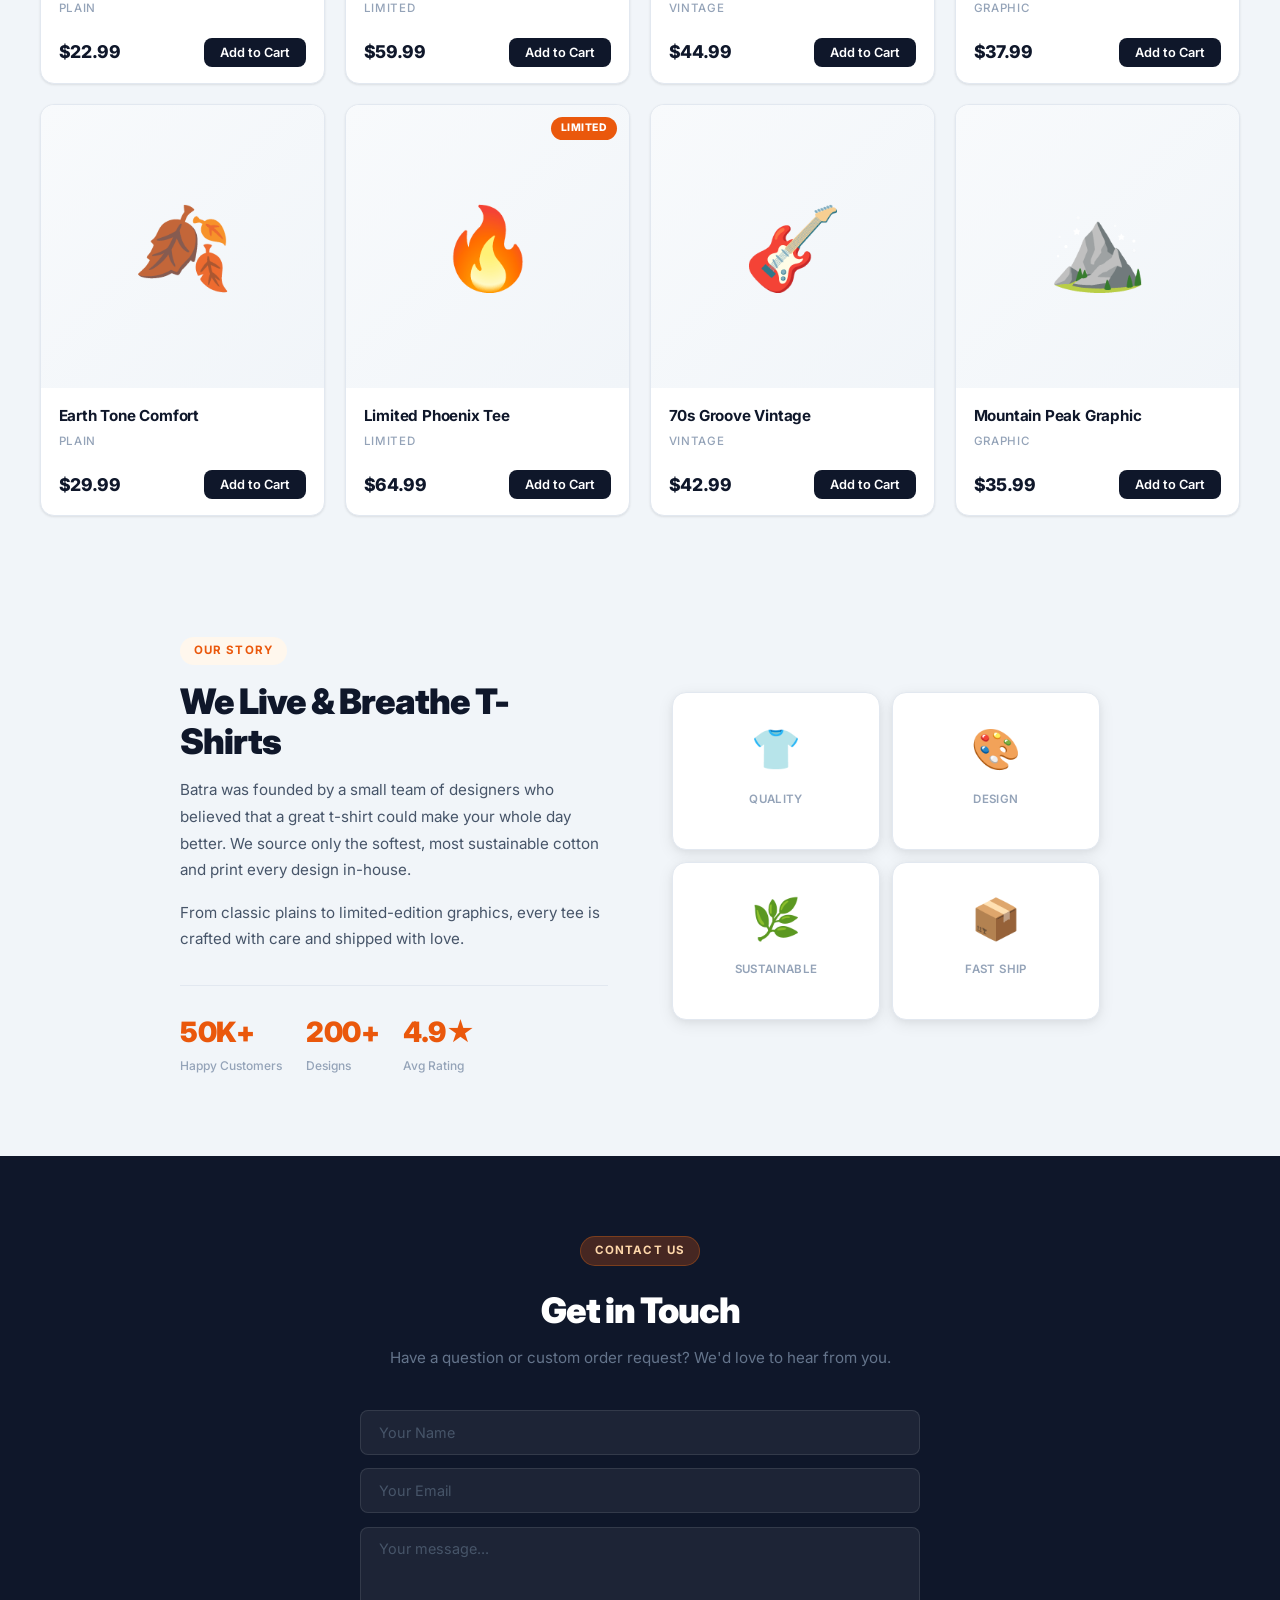
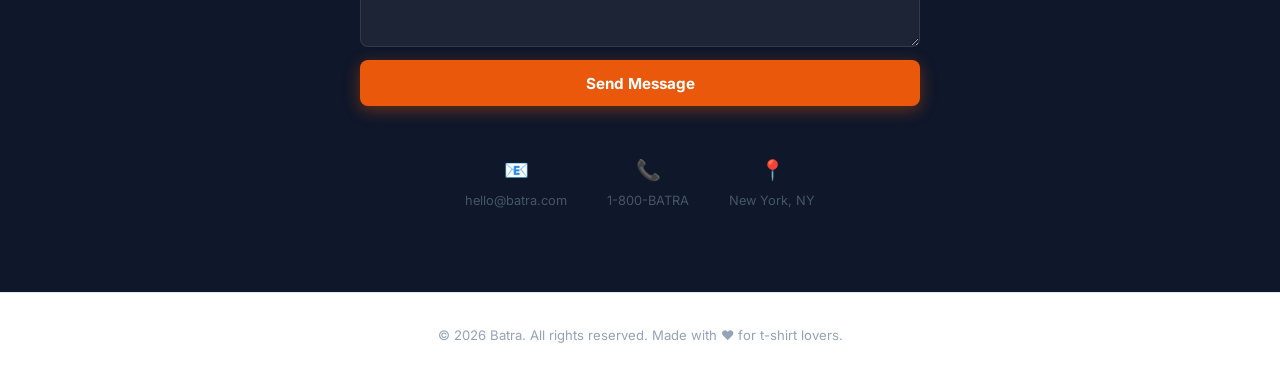
==== commit f5542152: "Refactor CSS/JS, fix cart count on refresh, add gitignore Co-Authored-By: Claude Sonnet 4.6 <noreply" ====
--- a/index.html
+++ b/index.html
@@ -4,459 +4,45 @@
   <meta charset="UTF-8" />
   <meta name="viewport" content="width=device-width, initial-scale=1.0" />
   <title>Batra — Premium T-Shirts</title>
-  <style>
-    *, *::before, *::after { box-sizing: border-box; margin: 0; padding: 0; }
-
-    :root {
-      --primary: #1a1a2e;
-      --accent: #e94560;
-      --bg: #e8f5e9;
-      --card-bg: #ffffff;
-      --text: #333;
-      --muted: #888;
-      --border: #e0e0e0;
-    }
-
-    body { font-family: 'Segoe UI', system-ui, sans-serif; background: var(--bg); color: var(--text); }
-
-    /* ─── HEADER ─── */
-    header {
-      background: var(--primary);
-      color: #fff;
-      padding: 0 2rem;
-      display: flex;
-      align-items: center;
-      justify-content: space-between;
-      height: 64px;
-      position: sticky;
-      top: 0;
-      z-index: 100;
-      box-shadow: 0 2px 8px rgba(0,0,0,.3);
-    }
-    .logo { font-size: 1.5rem; font-weight: 800; letter-spacing: -0.5px; }
-    .logo span { color: var(--accent); }
-    nav a { color: #ccc; text-decoration: none; margin-left: 1.5rem; font-size: .9rem; transition: color .2s; cursor: pointer; }
-    nav a:hover { color: #fff; }
-
-    /* ─── ABOUT ─── */
-    .about-section {
-      max-width: 900px;
-      margin: 0 auto;
-      padding: 4rem 2rem;
-      scroll-margin-top: 70px;
-      display: grid;
-      grid-template-columns: 1fr 1fr;
-      gap: 3rem;
-      align-items: center;
-    }
-    .about-section h2 { font-size: 2rem; font-weight: 900; margin-bottom: 1rem; }
-    .about-section p { color: var(--muted); line-height: 1.7; margin-bottom: 1rem; }
-    .about-stats { display: flex; gap: 2rem; margin-top: 1.5rem; }
-    .stat { text-align: center; }
-    .stat .num { font-size: 2rem; font-weight: 900; color: var(--accent); }
-    .stat .label { font-size: .8rem; color: var(--muted); }
-    .about-emoji-grid {
-      display: grid;
-      grid-template-columns: 1fr 1fr;
-      gap: 1rem;
-      font-size: 4rem;
-      text-align: center;
-    }
-    .about-emoji-grid span {
-      background: var(--card-bg);
-      border-radius: 16px;
-      padding: 1.5rem;
-      box-shadow: 0 2px 8px rgba(0,0,0,.07);
-    }
-
-    /* ─── CONTACT ─── */
-    .contact-section {
-      background: var(--primary);
-      color: #fff;
-      padding: 4rem 2rem;
-      scroll-margin-top: 70px;
-    }
-    .contact-inner {
-      max-width: 600px;
-      margin: 0 auto;
-      text-align: center;
-    }
-    .contact-inner h2 { font-size: 2rem; font-weight: 900; margin-bottom: .5rem; }
-    .contact-inner p { color: #aaa; margin-bottom: 2rem; }
-    .contact-form { display: flex; flex-direction: column; gap: 1rem; text-align: left; }
-    .contact-form input, .contact-form textarea {
-      padding: .75rem 1rem;
-      border: 1px solid rgba(255,255,255,.15);
-      border-radius: 10px;
-      background: rgba(255,255,255,.08);
-      color: #fff;
-      font-size: .95rem;
-      font-family: inherit;
-      outline: none;
-      transition: border-color .2s;
-    }
-    .contact-form input::placeholder, .contact-form textarea::placeholder { color: #666; }
-    .contact-form input:focus, .contact-form textarea:focus { border-color: var(--accent); }
-    .contact-form textarea { resize: vertical; min-height: 120px; }
-    .contact-submit {
-      background: var(--accent);
-      color: #fff;
-      border: none;
-      padding: .85rem;
-      border-radius: 10px;
-      font-size: 1rem;
-      font-weight: 700;
-      cursor: pointer;
-      transition: opacity .2s;
-    }
-    .contact-submit:hover { opacity: .9; }
-    .contact-info { display: flex; justify-content: center; gap: 2.5rem; margin-top: 2.5rem; flex-wrap: wrap; }
-    .contact-info-item { text-align: center; }
-    .contact-info-item .icon { font-size: 1.5rem; margin-bottom: .25rem; }
-    .contact-info-item p { font-size: .85rem; color: #aaa; }
-    .cart-btn {
-      background: var(--accent);
-      border: none;
-      color: #fff;
-      padding: .5rem 1.2rem;
-      border-radius: 999px;
-      cursor: pointer;
-      font-size: .9rem;
-      font-weight: 600;
-      display: flex;
-      align-items: center;
-      gap: .4rem;
-      transition: opacity .2s;
-    }
-    .cart-btn:hover { opacity: .85; }
-    .cart-count {
-      background: #fff;
-      color: var(--accent);
-      border-radius: 50%;
-      width: 20px;
-      height: 20px;
-      display: flex;
-      align-items: center;
-      justify-content: center;
-      font-size: .75rem;
-      font-weight: 700;
-    }
-
-    /* ─── HERO ─── */
-    .hero {
-      background: linear-gradient(135deg, var(--primary) 0%, #16213e 100%);
-      color: #fff;
-      text-align: center;
-      padding: 5rem 2rem;
-    }
-    .hero h1 { font-size: clamp(2rem, 5vw, 3.5rem); font-weight: 900; margin-bottom: 1rem; }
-    .hero h1 em { color: var(--accent); font-style: normal; }
-    .hero p { font-size: 1.1rem; color: #bbb; margin-bottom: 2rem; }
-    .hero-cta {
-      background: var(--accent);
-      color: #fff;
-      border: none;
-      padding: .9rem 2.5rem;
-      border-radius: 999px;
-      font-size: 1rem;
-      font-weight: 700;
-      cursor: pointer;
-      transition: transform .15s, opacity .2s;
-    }
-    .hero-cta:hover { transform: translateY(-2px); opacity: .9; }
-
-    /* ─── FILTERS ─── */
-    .filters {
-      display: flex;
-      align-items: center;
-      gap: .75rem;
-      padding: 1.5rem 2rem;
-      flex-wrap: wrap;
-      border-bottom: 1px solid var(--border);
-      background: #fff;
-    }
-    .filters span { font-weight: 600; font-size: .9rem; color: var(--muted); }
-    .filter-btn {
-      border: 1px solid var(--border);
-      background: transparent;
-      padding: .4rem 1rem;
-      border-radius: 999px;
-      cursor: pointer;
-      font-size: .85rem;
-      transition: all .2s;
-    }
-    .filter-btn:hover, .filter-btn.active {
-      background: var(--primary);
-      color: #fff;
-      border-color: var(--primary);
-    }
-
-    /* ─── PRODUCTS ─── */
-    .products-section { padding: 2rem; max-width: 1200px; margin: 0 auto; }
-    .section-title { font-size: 1.4rem; font-weight: 700; margin-bottom: 1.5rem; }
-    .grid {
-      display: grid;
-      grid-template-columns: repeat(auto-fill, minmax(240px, 1fr));
-      gap: 1.5rem;
-    }
-    .card {
-      background: var(--card-bg);
-      border-radius: 12px;
-      overflow: hidden;
-      box-shadow: 0 2px 8px rgba(0,0,0,.07);
-      transition: transform .2s, box-shadow .2s;
-      cursor: pointer;
-    }
-    .card:hover { transform: translateY(-4px); box-shadow: 0 8px 20px rgba(0,0,0,.12); }
-    .card-img {
-      width: 100%;
-      aspect-ratio: 1;
-      object-fit: cover;
-      display: flex;
-      align-items: center;
-      justify-content: center;
-      font-size: 5rem;
-    }
-    .card-body { padding: 1rem; }
-    .card-body h3 { font-size: 1rem; font-weight: 700; margin-bottom: .25rem; }
-    .card-body .category { font-size: .75rem; color: var(--muted); margin-bottom: .5rem; }
-    .card-footer {
-      display: flex;
-      align-items: center;
-      justify-content: space-between;
-      padding: 0 1rem 1rem;
-    }
-    .price { font-size: 1.1rem; font-weight: 800; color: var(--primary); }
-    .add-btn {
-      background: var(--primary);
-      color: #fff;
-      border: none;
-      padding: .45rem 1rem;
-      border-radius: 8px;
-      cursor: pointer;
-      font-size: .85rem;
-      font-weight: 600;
-      transition: background .2s;
-    }
-    .add-btn:hover { background: var(--accent); }
-    .badge {
-      display: inline-block;
-      background: var(--accent);
-      color: #fff;
-      font-size: .65rem;
-      font-weight: 700;
-      padding: .15rem .5rem;
-      border-radius: 4px;
-      margin-left: .4rem;
-      vertical-align: middle;
-    }
-
-    /* ─── CART PANEL ─── */
-    .overlay {
-      display: none;
-      position: fixed;
-      inset: 0;
-      background: rgba(0,0,0,.4);
-      z-index: 200;
-    }
-    .overlay.open { display: block; }
-    .cart-panel {
-      position: fixed;
-      top: 0; right: -420px;
-      width: 420px;
-      max-width: 100vw;
-      height: 100vh;
-      background: #fff;
-      z-index: 201;
-      display: flex;
-      flex-direction: column;
-      transition: right .3s ease;
-      box-shadow: -4px 0 20px rgba(0,0,0,.15);
-    }
-    .cart-panel.open { right: 0; }
-    .cart-header {
-      padding: 1.25rem 1.5rem;
-      border-bottom: 1px solid var(--border);
-      display: flex;
-      align-items: center;
-      justify-content: space-between;
-      font-weight: 700;
-      font-size: 1.1rem;
-    }
-    .close-btn { background: none; border: none; font-size: 1.4rem; cursor: pointer; color: var(--muted); }
-    .close-btn:hover { color: var(--text); }
-    .cart-items { flex: 1; overflow-y: auto; padding: 1rem 1.5rem; }
-    .cart-empty { text-align: center; color: var(--muted); padding: 3rem 0; font-size: 1rem; }
-    .cart-item {
-      display: flex;
-      align-items: center;
-      gap: 1rem;
-      padding: .75rem 0;
-      border-bottom: 1px solid var(--border);
-    }
-    .cart-item-img { font-size: 2.2rem; width: 50px; text-align: center; }
-    .cart-item-info { flex: 1; }
-    .cart-item-info h4 { font-size: .9rem; font-weight: 600; }
-    .cart-item-info p { font-size: .8rem; color: var(--muted); }
-    .qty-ctrl { display: flex; align-items: center; gap: .5rem; }
-    .qty-btn {
-      width: 26px; height: 26px;
-      border: 1px solid var(--border);
-      background: none;
-      border-radius: 6px;
-      cursor: pointer;
-      font-size: 1rem;
-      display: flex; align-items: center; justify-content: center;
-    }
-    .qty-btn:hover { background: var(--bg); }
-    .remove-item { background: none; border: none; color: var(--muted); cursor: pointer; font-size: 1.1rem; }
-    .remove-item:hover { color: var(--accent); }
-    .cart-footer {
-      padding: 1.25rem 1.5rem;
-      border-top: 1px solid var(--border);
-    }
-    .cart-total { display: flex; justify-content: space-between; font-weight: 700; font-size: 1.1rem; margin-bottom: 1rem; }
-    .checkout-btn {
-      width: 100%;
-      background: var(--accent);
-      color: #fff;
-      border: none;
-      padding: .9rem;
-      border-radius: 10px;
-      font-size: 1rem;
-      font-weight: 700;
-      cursor: pointer;
-      transition: opacity .2s;
-    }
-    .checkout-btn:hover { opacity: .9; }
-
-    /* ─── CHECKOUT MODAL ─── */
-    .modal-overlay {
-      display: none;
-      position: fixed;
-      inset: 0;
-      background: rgba(0,0,0,.5);
-      z-index: 300;
-      align-items: center;
-      justify-content: center;
-    }
-    .modal-overlay.open { display: flex; }
-    .modal {
-      background: #fff;
-      border-radius: 16px;
-      padding: 2rem;
-      width: 480px;
-      max-width: 95vw;
-      max-height: 90vh;
-      overflow-y: auto;
-      box-shadow: 0 20px 60px rgba(0,0,0,.2);
-    }
-    .modal h2 { font-size: 1.3rem; font-weight: 800; margin-bottom: 1.5rem; }
-    .form-group { margin-bottom: 1rem; }
-    .form-group label { display: block; font-size: .85rem; font-weight: 600; margin-bottom: .35rem; color: var(--muted); }
-    .form-group input, .form-group select {
-      width: 100%;
-      padding: .65rem .9rem;
-      border: 1px solid var(--border);
-      border-radius: 8px;
-      font-size: .95rem;
-      outline: none;
-      transition: border-color .2s;
-    }
-    .form-group input:focus, .form-group select:focus { border-color: var(--primary); }
-    .form-row { display: grid; grid-template-columns: 1fr 1fr; gap: 1rem; }
-    .order-summary { background: var(--bg); border-radius: 10px; padding: 1rem; margin: 1.25rem 0; }
-    .order-summary h3 { font-size: .9rem; font-weight: 700; margin-bottom: .75rem; }
-    .summary-line { display: flex; justify-content: space-between; font-size: .85rem; margin-bottom: .4rem; }
-    .summary-line.total { font-weight: 700; font-size: 1rem; border-top: 1px solid var(--border); padding-top: .5rem; margin-top: .5rem; }
-    .place-order-btn {
-      width: 100%;
-      background: var(--accent);
-      color: #fff;
-      border: none;
-      padding: .9rem;
-      border-radius: 10px;
-      font-size: 1rem;
-      font-weight: 700;
-      cursor: pointer;
-      transition: opacity .2s;
-    }
-    .place-order-btn:hover { opacity: .9; }
-    .cancel-btn {
-      width: 100%;
-      background: none;
-      border: 1px solid var(--border);
-      padding: .75rem;
-      border-radius: 10px;
-      font-size: .95rem;
-      cursor: pointer;
-      margin-top: .75rem;
-      color: var(--muted);
-    }
-    .cancel-btn:hover { background: var(--bg); }
-
-    /* ─── SUCCESS ─── */
-    .success-screen { text-align: center; padding: 2rem 0; }
-    .success-icon { font-size: 4rem; margin-bottom: 1rem; }
-    .success-screen h2 { font-size: 1.5rem; font-weight: 800; margin-bottom: .5rem; }
-    .success-screen p { color: var(--muted); margin-bottom: 1.5rem; }
-
-    /* ─── TOAST ─── */
-    .toast {
-      position: fixed;
-      bottom: 2rem;
-      left: 50%;
-      transform: translateX(-50%) translateY(100px);
-      background: var(--primary);
-      color: #fff;
-      padding: .75rem 1.5rem;
-      border-radius: 999px;
-      font-weight: 600;
-      font-size: .9rem;
-      z-index: 400;
-      transition: transform .3s ease;
-      pointer-events: none;
-    }
-    .toast.show { transform: translateX(-50%) translateY(0); }
-
-    /* ─── FOOTER ─── */
-    footer {
-      text-align: center;
-      padding: 2.5rem;
-      color: var(--muted);
-      font-size: .85rem;
-      border-top: 1px solid var(--border);
-      margin-top: 3rem;
-    }
-  </style>
+  <link rel="stylesheet" href="css/base.css" />
+  <link rel="stylesheet" href="css/layout.css" />
+  <link rel="stylesheet" href="css/components.css" />
 </head>
 <body>
 
 <!-- HEADER -->
 <header>
-  <div class="logo">Batra</div>
+  <div class="logo">Batra<span>.</span></div>
   <nav>
     <a onclick="document.querySelector('.products-section').scrollIntoView({behavior:'smooth'})">Shop</a>
     <a onclick="document.querySelector('.about-section').scrollIntoView({behavior:'smooth'})">About</a>
     <a onclick="document.querySelector('.contact-section').scrollIntoView({behavior:'smooth'})">Contact</a>
   </nav>
   <button class="cart-btn" onclick="openCart()">
-    🛒 Cart <span class="cart-count" id="cartCount">0</span>
+    Cart <span class="cart-count" id="cartCount">0</span>
   </button>
 </header>
 
 <!-- HERO -->
 <section class="hero">
-  <h1>Wear What You <em>Love</em></h1>
-  <p>Premium quality tees, delivered to your door. Free shipping on orders over $50.</p>
-  <button class="hero-cta" onclick="document.querySelector('.products-section').scrollIntoView({behavior:'smooth'})">
-    Shop Now ↓
-  </button>
+  <div class="hero-content">
+    <div class="hero-eyebrow">New Collection 2026</div>
+    <h1>Wear What<br>You <em>Love</em></h1>
+    <p>Premium quality tees, crafted with care and delivered to your door. Free shipping on orders over $50.</p>
+    <button class="hero-cta" onclick="document.querySelector('.products-section').scrollIntoView({behavior:'smooth'})">
+      Shop Now &darr;
+    </button>
+    <div class="hero-badges">
+      <div class="hero-badge"><span>&#10003;</span> Free returns</div>
+      <div class="hero-badge"><span>&#10003;</span> 100% organic cotton</div>
+      <div class="hero-badge"><span>&#10003;</span> Ships in 24h</div>
+    </div>
+  </div>
 </section>
 
 <!-- FILTERS -->
 <div class="filters">
-  <span>Filter:</span>
+  <span class="filters-label">Filter</span>
   <button class="filter-btn active" onclick="filterProducts('all', this)">All</button>
   <button class="filter-btn" onclick="filterProducts('graphic', this)">Graphic</button>
   <button class="filter-btn" onclick="filterProducts('plain', this)">Plain</button>
@@ -466,7 +52,10 @@
 
 <!-- PRODUCTS -->
 <section class="products-section">
-  <h2 class="section-title">Our Collection</h2>
+  <div class="section-header">
+    <h2 class="section-title">Our Collection</h2>
+    <span class="section-count" id="productCount"></span>
+  </div>
   <div class="grid" id="productGrid"></div>
 </section>
 
@@ -474,16 +63,16 @@
 <div class="overlay" id="overlay" onclick="closeCart()"></div>
 <div class="cart-panel" id="cartPanel">
   <div class="cart-header">
-    🛒 Your Cart
-    <button class="close-btn" onclick="closeCart()">✕</button>
+    <div class="cart-header-title">Your Cart</div>
+    <button class="close-btn" onclick="closeCart()">&#10005;</button>
   </div>
   <div class="cart-items" id="cartItems"></div>
   <div class="cart-footer" id="cartFooter" style="display:none">
     <div class="cart-total">
-      <span>Total</span>
-      <span id="cartTotal">$0.00</span>
+      <span class="cart-total-label">Total</span>
+      <span class="cart-total-amount" id="cartTotal">$0.00</span>
     </div>
-    <button class="checkout-btn" onclick="openCheckout()">Proceed to Checkout →</button>
+    <button class="checkout-btn" onclick="openCheckout()">Proceed to Checkout &rarr;</button>
   </div>
 </div>
 
@@ -491,6 +80,7 @@
 <div class="modal-overlay" id="checkoutModal">
   <div class="modal" id="modalContent">
     <h2>Checkout</h2>
+    <div class="form-section-title">Shipping Info</div>
     <div class="form-row">
       <div class="form-group">
         <label>First Name</label>
@@ -519,6 +109,7 @@
         <input type="text" placeholder="10001" id="zip" />
       </div>
     </div>
+    <div class="form-section-title">Payment</div>
     <div class="form-group">
       <label>Card Number</label>
       <input type="text" placeholder="1234 5678 9012 3456" maxlength="19" id="cardNum" oninput="formatCard(this)" />
@@ -545,24 +136,28 @@
 <!-- ABOUT -->
 <section class="about-section">
   <div>
-    <h2>We Live & Breathe T-Shirts</h2>
-    <p>Batra was founded in 2018 by a small team of designers who believed that a great t-shirt could make your whole day better. We source only the softest, most sustainable cotton and print every design in-house.</p>
+    <div class="about-tag">Our Story</div>
+    <h2>We Live &amp; Breathe T-Shirts</h2>
+    <p>Batra was founded by a small team of designers who believed that a great t-shirt could make your whole day better. We source only the softest, most sustainable cotton and print every design in-house.</p>
     <p>From classic plains to limited-edition graphics, every tee is crafted with care and shipped with love.</p>
     <div class="about-stats">
       <div class="stat"><div class="num">50K+</div><div class="label">Happy Customers</div></div>
       <div class="stat"><div class="num">200+</div><div class="label">Designs</div></div>
-      <div class="stat"><div class="num">4.9★</div><div class="label">Avg Rating</div></div>
+      <div class="stat"><div class="num">4.9&#9733;</div><div class="label">Avg Rating</div></div>
     </div>
   </div>
-  <div class="about-emoji-grid">
-    <span>👕</span><span>🎨</span>
-    <span>🌱</span><span>📦</span>
+  <div class="about-visual">
+    <div class="about-card">&#128085;<p>Quality</p></div>
+    <div class="about-card">&#127912;<p>Design</p></div>
+    <div class="about-card">&#127807;<p>Sustainable</p></div>
+    <div class="about-card">&#128230;<p>Fast Ship</p></div>
   </div>
 </section>
 
 <!-- CONTACT -->
 <section class="contact-section">
   <div class="contact-inner">
+    <div class="contact-tag">Contact Us</div>
     <h2>Get in Touch</h2>
     <p>Have a question or custom order request? We'd love to hear from you.</p>
     <div class="contact-form">
@@ -572,208 +167,21 @@
       <button class="contact-submit" onclick="submitContact()">Send Message</button>
     </div>
     <div class="contact-info">
-      <div class="contact-info-item"><div class="icon">📧</div><p>hello@batra.com</p></div>
-      <div class="contact-info-item"><div class="icon">📞</div><p>1-800-THREADCO</p></div>
-      <div class="contact-info-item"><div class="icon">📍</div><p>New York, NY</p></div>
+      <div class="contact-info-item"><div class="icon">&#128231;</div><p>hello@batra.com</p></div>
+      <div class="contact-info-item"><div class="icon">&#128222;</div><p>1-800-BATRA</p></div>
+      <div class="contact-info-item"><div class="icon">&#128205;</div><p>New York, NY</p></div>
     </div>
   </div>
 </section>
 
 <!-- FOOTER -->
 <footer>
-  &copy; 2026 Batra. All rights reserved. Made with ❤️ for t-shirt lovers.
+  &copy; 2026 Batra. All rights reserved. Made with &#10084;&#65039; for t-shirt lovers.
 </footer>
 
-<script>
-  const PRODUCTS = [
-    { id: 1, name: 'Classic White Tee',       emoji: '👕', price: 24.99, category: 'plain',    badge: null },
-    { id: 2, name: 'Midnight Graphic Tee',    emoji: '🌑', price: 34.99, category: 'graphic',  badge: 'NEW' },
-    { id: 3, name: 'Retro Sunset Tee',        emoji: '🌅', price: 39.99, category: 'vintage',  badge: null },
-    { id: 4, name: 'Neon Wave Graphic',       emoji: '🌊', price: 36.99, category: 'graphic',  badge: 'HOT' },
-    { id: 5, name: 'Essential Black Tee',     emoji: '🖤', price: 22.99, category: 'plain',    badge: null },
-    { id: 6, name: 'Limited Dragon Tee',      emoji: '🐉', price: 59.99, category: 'limited',  badge: 'LIMITED' },
-    { id: 7, name: 'Vintage Fade Logo',       emoji: '🏆', price: 44.99, category: 'vintage',  badge: null },
-    { id: 8, name: 'Space Explorer Tee',      emoji: '🚀', price: 37.99, category: 'graphic',  badge: 'NEW' },
-    { id: 9, name: 'Earth Tone Comfort',      emoji: '🍂', price: 29.99, category: 'plain',    badge: null },
-    { id: 10, name: 'Limited Phoenix Tee',    emoji: '🔥', price: 64.99, category: 'limited',  badge: 'LIMITED' },
-    { id: 11, name: '70s Groove Vintage',     emoji: '🎸', price: 42.99, category: 'vintage',  badge: null },
-    { id: 12, name: 'Mountain Peak Graphic',  emoji: '⛰️', price: 35.99, category: 'graphic',  badge: null },
-  ];
-
-  let cart = [];
-  let currentFilter = 'all';
-
-  function renderProducts(filter = 'all') {
-    const grid = document.getElementById('productGrid');
-    const filtered = filter === 'all' ? PRODUCTS : PRODUCTS.filter(p => p.category === filter);
-    grid.innerHTML = filtered.map(p => `
-      <div class="card" data-id="${p.id}">
-        <div class="card-img">${p.emoji}</div>
-        <div class="card-body">
-          <h3>${p.name}${p.badge ? `<span class="badge">${p.badge}</span>` : ''}</h3>
-          <p class="category">${p.category.charAt(0).toUpperCase() + p.category.slice(1)}</p>
-        </div>
-        <div class="card-footer">
-          <span class="price">$${p.price.toFixed(2)}</span>
-          <button class="add-btn" onclick="addToCart(${p.id}, event)">Add to Cart</button>
-        </div>
-      </div>
-    `).join('');
-  }
-
-  function filterProducts(filter, btn) {
-    currentFilter = filter;
-    document.querySelectorAll('.filter-btn').forEach(b => b.classList.remove('active'));
-    btn.classList.add('active');
-    renderProducts(filter);
-  }
-
-  function addToCart(id, e) {
-    e.stopPropagation();
-    const product = PRODUCTS.find(p => p.id === id);
-    const existing = cart.find(i => i.id === id);
-    if (existing) {
-      existing.qty++;
-    } else {
-      cart.push({ ...product, qty: 1 });
-    }
-    updateCartUI();
-    showToast(`${product.emoji} ${product.name} added to cart!`);
-  }
-
-  function removeFromCart(id) {
-    cart = cart.filter(i => i.id !== id);
-    updateCartUI();
-  }
-
-  function changeQty(id, delta) {
-    const item = cart.find(i => i.id === id);
-    if (!item) return;
-    item.qty += delta;
-    if (item.qty <= 0) removeFromCart(id);
-    else updateCartUI();
-  }
-
-  function updateCartUI() {
-    const total = cart.reduce((s, i) => s + i.price * i.qty, 0);
-    const count = cart.reduce((s, i) => s + i.qty, 0);
-    document.getElementById('cartCount').textContent = count;
-    const footer = document.getElementById('cartFooter');
-    const itemsEl = document.getElementById('cartItems');
-
-    if (cart.length === 0) {
-      itemsEl.innerHTML = '<p class="cart-empty">Your cart is empty 🛒</p>';
-      footer.style.display = 'none';
-    } else {
-      itemsEl.innerHTML = cart.map(i => `
-        <div class="cart-item">
-          <div class="cart-item-img">${i.emoji}</div>
-          <div class="cart-item-info">
-            <h4>${i.name}</h4>
-            <p>$${i.price.toFixed(2)} each</p>
-          </div>
-          <div class="qty-ctrl">
-            <button class="qty-btn" onclick="changeQty(${i.id}, -1)">−</button>
-            <span>${i.qty}</span>
-            <button class="qty-btn" onclick="changeQty(${i.id}, 1)">+</button>
-          </div>
-          <button class="remove-item" onclick="removeFromCart(${i.id})">🗑</button>
-        </div>
-      `).join('');
-      document.getElementById('cartTotal').textContent = `$${total.toFixed(2)}`;
-      footer.style.display = 'block';
-    }
-  }
-
-  function openCart() {
-    document.getElementById('cartPanel').classList.add('open');
-    document.getElementById('overlay').classList.add('open');
-  }
-
-  function closeCart() {
-    document.getElementById('cartPanel').classList.remove('open');
-    document.getElementById('overlay').classList.remove('open');
-  }
-
-  function openCheckout() {
-    closeCart();
-    const subtotal = cart.reduce((s, i) => s + i.price * i.qty, 0);
-    const shipping = subtotal >= 50 ? 0 : 5.99;
-    const tax = subtotal * 0.08;
-    const total = subtotal + shipping + tax;
-    document.getElementById('orderSummary').innerHTML = `
-      <h3>Order Summary</h3>
-      ${cart.map(i => `<div class="summary-line"><span>${i.emoji} ${i.name} × ${i.qty}</span><span>$${(i.price * i.qty).toFixed(2)}</span></div>`).join('')}
-      <div class="summary-line"><span>Subtotal</span><span>$${subtotal.toFixed(2)}</span></div>
-      <div class="summary-line"><span>Shipping</span><span>${shipping === 0 ? '🎉 Free' : `$${shipping.toFixed(2)}`}</span></div>
-      <div class="summary-line"><span>Tax (8%)</span><span>$${tax.toFixed(2)}</span></div>
-      <div class="summary-line total"><span>Total</span><span>$${total.toFixed(2)}</span></div>
-    `;
-    document.getElementById('checkoutModal').classList.add('open');
-  }
-
-  function closeCheckout() {
-    document.getElementById('checkoutModal').classList.remove('open');
-  }
-
-  function placeOrder() {
-    const fields = ['firstName', 'lastName', 'email', 'address', 'city', 'zip', 'cardNum', 'expiry', 'cvv'];
-    for (const f of fields) {
-      if (!document.getElementById(f).value.trim()) {
-        showToast('Please fill in all fields.');
-        document.getElementById(f).focus();
-        return;
-      }
-    }
-    document.getElementById('modalContent').innerHTML = `
-      <div class="success-screen">
-        <div class="success-icon">🎉</div>
-        <h2>Order Placed!</h2>
-        <p>Thanks for shopping with Batra! Your t-shirts are on their way.</p>
-        <p style="font-size:.85rem;color:#aaa;">Order confirmation will be sent to your email.</p>
-        <button class="place-order-btn" style="margin-top:1.5rem" onclick="finishOrder()">Continue Shopping</button>
-      </div>
-    `;
-  }
-
-  function finishOrder() {
-    cart = [];
-    updateCartUI();
-    closeCheckout();
-  }
-
-  function showToast(msg) {
-    const t = document.getElementById('toast');
-    t.textContent = msg;
-    t.classList.add('show');
-    setTimeout(() => t.classList.remove('show'), 2500);
-  }
-
-  function formatCard(el) {
-    let v = el.value.replace(/\D/g, '').substring(0, 16);
-    el.value = v.replace(/(.{4})/g, '$1 ').trim();
-  }
-
-  function formatExpiry(el) {
-    let v = el.value.replace(/\D/g, '').substring(0, 4);
-    if (v.length >= 2) v = v.substring(0, 2) + '/' + v.substring(2);
-    el.value = v;
-  }
-
-  function submitContact() {
-    const name = document.getElementById('contactName').value.trim();
-    const email = document.getElementById('contactEmail').value.trim();
-    const msg = document.getElementById('contactMessage').value.trim();
-    if (!name || !email || !msg) { showToast('Please fill in all fields.'); return; }
-    document.getElementById('contactName').value = '';
-    document.getElementById('contactEmail').value = '';
-    document.getElementById('contactMessage').value = '';
-    showToast('✅ Message sent! We\'ll get back to you soon.');
-  }
-
-  // Init
-  renderProducts();
-  updateCartUI();
-</script>
+<script src="js/data.js"></script>
+<script src="js/app.js"></script>
+<script src="js/cart.js"></script>
+<script src="js/checkout.js"></script>
 </body>
 </html>
--- a/css/base.css
+++ b/css/base.css
@@ -0,0 +1,37 @@
+/* ─── GOOGLE FONTS ─── */
+@import url('https://fonts.googleapis.com/css2?family=Inter:wght@400;500;600;700;800;900&display=swap');
+
+/* ─── RESET ─── */
+*, *::before, *::after { box-sizing: border-box; margin: 0; padding: 0; }
+
+/* ─── DESIGN TOKENS ─── */
+:root {
+  --primary:    #0f172a;
+  --accent:     #EA580C;
+  --accent-lt:  #F97316;
+  --accent-bg:  #FFF7ED;
+  --bg:         #f1f5f9;
+  --surface:    #ffffff;
+  --surface-2:  #f8fafc;
+  --text:       #0f172a;
+  --text-2:     #475569;
+  --muted:      #94a3b8;
+  --border:     #e2e8f0;
+  --shadow-sm:  0 1px 3px rgba(0,0,0,.06), 0 1px 2px rgba(0,0,0,.04);
+  --shadow-md:  0 4px 16px rgba(0,0,0,.08), 0 2px 6px rgba(0,0,0,.04);
+  --shadow-lg:  0 20px 48px rgba(0,0,0,.12), 0 8px 16px rgba(0,0,0,.06);
+  --radius:     14px;
+  --radius-sm:  8px;
+  --radius-lg:  20px;
+  --radius-xl:  999px;
+}
+
+/* ─── BASE ─── */
+html { scroll-behavior: smooth; }
+body {
+  font-family: 'Inter', system-ui, -apple-system, sans-serif;
+  background: var(--bg);
+  color: var(--text);
+  line-height: 1.6;
+  -webkit-font-smoothing: antialiased;
+}
--- a/css/layout.css
+++ b/css/layout.css
@@ -0,0 +1,397 @@
+/* ═══════════════════════════════════════
+   HEADER
+═══════════════════════════════════════ */
+header {
+  position: sticky;
+  top: 0;
+  z-index: 100;
+  height: 68px;
+  padding: 0 2.5rem;
+  display: flex;
+  align-items: center;
+  justify-content: space-between;
+  background: rgba(255,255,255,0.82);
+  backdrop-filter: blur(16px);
+  -webkit-backdrop-filter: blur(16px);
+  border-bottom: 1px solid rgba(226,232,240,0.8);
+  box-shadow: 0 1px 0 rgba(0,0,0,.04);
+}
+.logo {
+  font-size: 1.35rem;
+  font-weight: 900;
+  letter-spacing: -0.6px;
+  color: var(--primary);
+}
+.logo span { color: var(--accent); }
+
+nav {
+  display: flex;
+  align-items: center;
+  gap: 0.25rem;
+}
+nav a {
+  color: var(--text-2);
+  text-decoration: none;
+  font-size: 0.875rem;
+  font-weight: 500;
+  padding: 0.45rem 0.9rem;
+  border-radius: var(--radius-xl);
+  transition: color .18s, background .18s;
+  cursor: pointer;
+}
+nav a:hover {
+  color: var(--text);
+  background: var(--bg);
+}
+
+/* ═══════════════════════════════════════
+   HERO
+═══════════════════════════════════════ */
+.hero {
+  position: relative;
+  overflow: hidden;
+  background: var(--primary);
+  color: #fff;
+  text-align: center;
+  padding: 6rem 2rem 5rem;
+}
+.hero::before {
+  content: '';
+  position: absolute;
+  inset: 0;
+  background:
+    radial-gradient(ellipse 80% 60% at 20% 50%, rgba(234,88,12,.55) 0%, transparent 70%),
+    radial-gradient(ellipse 60% 80% at 80% 30%, rgba(249,115,22,.35) 0%, transparent 70%);
+}
+.hero-content { position: relative; z-index: 1; max-width: 680px; margin: 0 auto; }
+.hero-eyebrow {
+  display: inline-block;
+  background: rgba(234,88,12,.25);
+  border: 1px solid rgba(249,115,22,.4);
+  color: #fed7aa;
+  font-size: 0.75rem;
+  font-weight: 600;
+  letter-spacing: 0.1em;
+  text-transform: uppercase;
+  padding: 0.35rem 1rem;
+  border-radius: var(--radius-xl);
+  margin-bottom: 1.5rem;
+}
+.hero h1 {
+  font-size: clamp(2.4rem, 6vw, 4rem);
+  font-weight: 900;
+  letter-spacing: -1.5px;
+  line-height: 1.1;
+  margin-bottom: 1.25rem;
+}
+.hero h1 em {
+  font-style: normal;
+  background: linear-gradient(135deg, #fb923c 0%, #F97316 100%);
+  -webkit-background-clip: text;
+  -webkit-text-fill-color: transparent;
+  background-clip: text;
+}
+.hero p {
+  font-size: 1.1rem;
+  color: #94a3b8;
+  margin-bottom: 2.25rem;
+  max-width: 480px;
+  margin-left: auto;
+  margin-right: auto;
+}
+.hero-cta {
+  display: inline-flex;
+  align-items: center;
+  gap: 0.5rem;
+  background: var(--accent);
+  color: #fff;
+  border: none;
+  padding: 0.85rem 2.25rem;
+  border-radius: var(--radius-xl);
+  font-size: 0.95rem;
+  font-weight: 700;
+  cursor: pointer;
+  transition: transform .2s, box-shadow .2s, background .2s;
+  box-shadow: 0 4px 20px rgba(234,88,12,.45);
+}
+.hero-cta:hover {
+  transform: translateY(-2px);
+  background: var(--accent-lt);
+  box-shadow: 0 8px 28px rgba(234,88,12,.55);
+}
+.hero-badges {
+  display: flex;
+  justify-content: center;
+  gap: 1.5rem;
+  margin-top: 3rem;
+  flex-wrap: wrap;
+}
+.hero-badge {
+  display: flex;
+  align-items: center;
+  gap: 0.5rem;
+  color: #94a3b8;
+  font-size: 0.8rem;
+  font-weight: 500;
+}
+.hero-badge span { color: #fb923c; }
+
+/* ═══════════════════════════════════════
+   FILTERS
+═══════════════════════════════════════ */
+.filters {
+  display: flex;
+  align-items: center;
+  gap: 0.5rem;
+  padding: 1.25rem 2.5rem;
+  flex-wrap: wrap;
+  background: var(--surface);
+  border-bottom: 1px solid var(--border);
+}
+.filters-label {
+  font-size: 0.75rem;
+  font-weight: 600;
+  color: var(--muted);
+  text-transform: uppercase;
+  letter-spacing: .07em;
+  margin-right: 0.5rem;
+}
+.filter-btn {
+  border: 1.5px solid var(--border);
+  background: transparent;
+  padding: 0.4rem 1rem;
+  border-radius: var(--radius-xl);
+  cursor: pointer;
+  font-size: 0.8rem;
+  font-weight: 500;
+  color: var(--text-2);
+  transition: all .18s;
+  font-family: inherit;
+}
+.filter-btn:hover {
+  border-color: var(--accent);
+  color: var(--accent);
+  background: var(--accent-bg);
+}
+.filter-btn.active {
+  background: var(--accent);
+  color: #fff;
+  border-color: var(--accent);
+  box-shadow: 0 2px 8px rgba(234,88,12,.3);
+}
+
+/* ═══════════════════════════════════════
+   PRODUCTS
+═══════════════════════════════════════ */
+.products-section {
+  padding: 2.5rem 2.5rem;
+  max-width: 1280px;
+  margin: 0 auto;
+}
+.section-header {
+  display: flex;
+  align-items: baseline;
+  justify-content: space-between;
+  margin-bottom: 1.75rem;
+}
+.section-title {
+  font-size: 1.35rem;
+  font-weight: 800;
+  letter-spacing: -0.3px;
+}
+.section-count {
+  font-size: 0.85rem;
+  color: var(--muted);
+  font-weight: 500;
+}
+.grid {
+  display: grid;
+  grid-template-columns: repeat(auto-fill, minmax(250px, 1fr));
+  gap: 1.25rem;
+}
+
+/* ═══════════════════════════════════════
+   ABOUT
+═══════════════════════════════════════ */
+.about-section {
+  max-width: 1000px;
+  margin: 0 auto;
+  padding: 5rem 2.5rem;
+  scroll-margin-top: 70px;
+  display: grid;
+  grid-template-columns: 1fr 1fr;
+  gap: 4rem;
+  align-items: center;
+}
+.about-tag {
+  display: inline-block;
+  background: var(--accent-bg);
+  color: var(--accent);
+  font-size: 0.72rem;
+  font-weight: 700;
+  letter-spacing: .1em;
+  text-transform: uppercase;
+  padding: 0.3rem 0.85rem;
+  border-radius: var(--radius-xl);
+  margin-bottom: 1rem;
+}
+.about-section h2 {
+  font-size: 2.2rem;
+  font-weight: 900;
+  letter-spacing: -1px;
+  line-height: 1.15;
+  margin-bottom: 1rem;
+}
+.about-section p {
+  color: var(--text-2);
+  line-height: 1.75;
+  margin-bottom: 1rem;
+  font-size: 0.95rem;
+}
+.about-stats {
+  display: flex;
+  gap: 1.5rem;
+  margin-top: 2rem;
+  padding-top: 1.5rem;
+  border-top: 1px solid var(--border);
+}
+.stat .num {
+  font-size: 1.75rem;
+  font-weight: 900;
+  color: var(--accent);
+  letter-spacing: -0.5px;
+}
+.stat .label {
+  font-size: 0.75rem;
+  color: var(--muted);
+  font-weight: 500;
+  margin-top: 0.1rem;
+}
+.about-visual {
+  display: grid;
+  grid-template-columns: 1fr 1fr;
+  gap: 0.75rem;
+}
+.about-card {
+  background: var(--surface);
+  border-radius: var(--radius);
+  padding: 1.5rem;
+  text-align: center;
+  font-size: 2.5rem;
+  box-shadow: var(--shadow-md);
+  border: 1px solid var(--border);
+  transition: transform .2s;
+}
+.about-card:hover { transform: translateY(-3px); }
+.about-card p {
+  font-size: 0.72rem;
+  font-weight: 600;
+  color: var(--muted);
+  margin-top: 0.5rem;
+  letter-spacing: .03em;
+  text-transform: uppercase;
+}
+
+/* ═══════════════════════════════════════
+   CONTACT
+═══════════════════════════════════════ */
+.contact-section {
+  background: var(--primary);
+  color: #fff;
+  padding: 5rem 2.5rem;
+  scroll-margin-top: 70px;
+}
+.contact-inner {
+  max-width: 560px;
+  margin: 0 auto;
+  text-align: center;
+}
+.contact-tag {
+  display: inline-block;
+  background: rgba(234,88,12,.25);
+  border: 1px solid rgba(249,115,22,.3);
+  color: #fed7aa;
+  font-size: 0.72rem;
+  font-weight: 700;
+  letter-spacing: .1em;
+  text-transform: uppercase;
+  padding: 0.3rem 0.85rem;
+  border-radius: var(--radius-xl);
+  margin-bottom: 1rem;
+}
+.contact-inner h2 {
+  font-size: 2.2rem;
+  font-weight: 900;
+  letter-spacing: -1px;
+  margin-bottom: 0.5rem;
+}
+.contact-inner > p {
+  color: #64748b;
+  margin-bottom: 2.5rem;
+  font-size: 0.95rem;
+}
+.contact-form {
+  display: flex;
+  flex-direction: column;
+  gap: 0.85rem;
+  text-align: left;
+}
+.contact-form input,
+.contact-form textarea {
+  padding: 0.8rem 1.1rem;
+  border: 1.5px solid rgba(255,255,255,.1);
+  border-radius: var(--radius-sm);
+  background: rgba(255,255,255,.06);
+  color: #fff;
+  font-size: 0.9rem;
+  font-family: inherit;
+  outline: none;
+  transition: border-color .2s, background .2s;
+}
+.contact-form input::placeholder,
+.contact-form textarea::placeholder { color: #475569; }
+.contact-form input:focus,
+.contact-form textarea:focus {
+  border-color: #F97316;
+  background: rgba(255,255,255,.1);
+}
+.contact-form textarea { resize: vertical; min-height: 120px; }
+.contact-submit {
+  background: var(--accent);
+  color: #fff;
+  border: none;
+  padding: 0.85rem;
+  border-radius: var(--radius-sm);
+  font-size: 0.95rem;
+  font-weight: 700;
+  cursor: pointer;
+  font-family: inherit;
+  transition: background .2s, transform .15s;
+  box-shadow: 0 4px 16px rgba(234,88,12,.4);
+}
+.contact-submit:hover {
+  background: var(--accent-lt);
+  transform: translateY(-1px);
+}
+.contact-info {
+  display: flex;
+  justify-content: center;
+  gap: 2.5rem;
+  margin-top: 3rem;
+  flex-wrap: wrap;
+}
+.contact-info-item { text-align: center; }
+.contact-info-item .icon { font-size: 1.25rem; margin-bottom: 0.3rem; }
+.contact-info-item p { font-size: 0.8rem; color: #475569; }
+
+/* ═══════════════════════════════════════
+   FOOTER
+═══════════════════════════════════════ */
+footer {
+  text-align: center;
+  padding: 2rem 2.5rem;
+  color: var(--muted);
+  font-size: 0.82rem;
+  border-top: 1px solid var(--border);
+  background: var(--surface);
+}
--- a/css/components.css
+++ b/css/components.css
@@ -0,0 +1,463 @@
+/* ═══════════════════════════════════════
+   CART BUTTON
+═══════════════════════════════════════ */
+.cart-btn {
+  display: flex;
+  align-items: center;
+  gap: 0.5rem;
+  background: var(--accent);
+  border: none;
+  color: #fff;
+  padding: 0.5rem 1.1rem;
+  border-radius: var(--radius-xl);
+  cursor: pointer;
+  font-size: 0.85rem;
+  font-weight: 600;
+  font-family: inherit;
+  transition: background .18s, transform .15s, box-shadow .18s;
+  box-shadow: 0 2px 10px rgba(234,88,12,.35);
+}
+.cart-btn:hover {
+  background: var(--accent-lt);
+  transform: translateY(-1px);
+  box-shadow: 0 4px 16px rgba(234,88,12,.45);
+}
+.cart-count {
+  background: #fff;
+  color: var(--accent);
+  border-radius: 50%;
+  width: 20px;
+  height: 20px;
+  display: flex;
+  align-items: center;
+  justify-content: center;
+  font-size: 0.72rem;
+  font-weight: 800;
+}
+
+/* ═══════════════════════════════════════
+   PRODUCT CARDS
+═══════════════════════════════════════ */
+.card {
+  background: var(--surface);
+  border-radius: var(--radius);
+  overflow: hidden;
+  border: 1px solid var(--border);
+  box-shadow: var(--shadow-sm);
+  transition: transform .22s ease, box-shadow .22s ease;
+  cursor: pointer;
+  display: flex;
+  flex-direction: column;
+}
+.card:hover {
+  transform: translateY(-5px);
+  box-shadow: var(--shadow-lg);
+}
+.card-img {
+  width: 100%;
+  aspect-ratio: 1;
+  display: flex;
+  align-items: center;
+  justify-content: center;
+  font-size: 5rem;
+  background: linear-gradient(135deg, var(--surface-2) 0%, var(--bg) 100%);
+  position: relative;
+}
+.badge {
+  position: absolute;
+  top: 0.75rem;
+  right: 0.75rem;
+  background: var(--accent);
+  color: #fff;
+  font-size: 0.65rem;
+  font-weight: 800;
+  padding: 0.2rem 0.6rem;
+  border-radius: var(--radius-xl);
+  letter-spacing: .05em;
+  text-transform: uppercase;
+}
+.card-body {
+  padding: 1rem 1.1rem 0.5rem;
+  flex: 1;
+}
+.card-body h3 {
+  font-size: 0.95rem;
+  font-weight: 700;
+  letter-spacing: -0.2px;
+  margin-bottom: 0.2rem;
+  color: var(--text);
+}
+.card-body .category {
+  font-size: 0.72rem;
+  color: var(--muted);
+  font-weight: 500;
+  text-transform: uppercase;
+  letter-spacing: .06em;
+}
+.card-footer {
+  display: flex;
+  align-items: center;
+  justify-content: space-between;
+  padding: 0.75rem 1.1rem 1rem;
+}
+.price {
+  font-size: 1.1rem;
+  font-weight: 800;
+  color: var(--text);
+  letter-spacing: -0.3px;
+}
+.add-btn {
+  background: var(--primary);
+  color: #fff;
+  border: none;
+  padding: 0.45rem 1rem;
+  border-radius: var(--radius-sm);
+  cursor: pointer;
+  font-size: 0.8rem;
+  font-weight: 600;
+  font-family: inherit;
+  transition: background .18s, transform .15s;
+}
+.add-btn:hover {
+  background: var(--accent);
+  transform: scale(1.03);
+}
+
+/* ═══════════════════════════════════════
+   CART OVERLAY & PANEL
+═══════════════════════════════════════ */
+.overlay {
+  display: none;
+  position: fixed;
+  inset: 0;
+  background: rgba(15,23,42,.45);
+  z-index: 200;
+  backdrop-filter: blur(3px);
+}
+.overlay.open { display: block; }
+
+.cart-panel {
+  position: fixed;
+  top: 0;
+  right: -440px;
+  width: 440px;
+  max-width: 100vw;
+  height: 100vh;
+  background: var(--surface);
+  z-index: 201;
+  display: flex;
+  flex-direction: column;
+  transition: right .3s cubic-bezier(.25,.46,.45,.94);
+  box-shadow: -8px 0 40px rgba(0,0,0,.15);
+}
+.cart-panel.open { right: 0; }
+
+.cart-header {
+  padding: 1.25rem 1.5rem;
+  border-bottom: 1px solid var(--border);
+  display: flex;
+  align-items: center;
+  justify-content: space-between;
+}
+.cart-header-title {
+  font-size: 1rem;
+  font-weight: 700;
+  display: flex;
+  align-items: center;
+  gap: 0.5rem;
+}
+.close-btn {
+  width: 32px;
+  height: 32px;
+  display: flex;
+  align-items: center;
+  justify-content: center;
+  background: var(--bg);
+  border: none;
+  border-radius: 50%;
+  font-size: 0.9rem;
+  cursor: pointer;
+  color: var(--text-2);
+  transition: background .15s, color .15s;
+}
+.close-btn:hover { background: var(--border); color: var(--text); }
+
+.cart-items { flex: 1; overflow-y: auto; padding: 1rem 1.5rem; }
+.cart-empty {
+  text-align: center;
+  color: var(--muted);
+  padding: 4rem 1rem;
+  font-size: 0.9rem;
+}
+.cart-empty-icon { font-size: 3rem; margin-bottom: 0.75rem; }
+
+.cart-item {
+  display: flex;
+  align-items: center;
+  gap: 0.85rem;
+  padding: 0.85rem 0;
+  border-bottom: 1px solid var(--border);
+}
+.cart-item:last-child { border-bottom: none; }
+.cart-item-img {
+  width: 52px;
+  height: 52px;
+  background: var(--bg);
+  border-radius: var(--radius-sm);
+  display: flex;
+  align-items: center;
+  justify-content: center;
+  font-size: 1.75rem;
+  flex-shrink: 0;
+}
+.cart-item-info { flex: 1; min-width: 0; }
+.cart-item-info h4 {
+  font-size: 0.875rem;
+  font-weight: 600;
+  white-space: nowrap;
+  overflow: hidden;
+  text-overflow: ellipsis;
+}
+.cart-item-info p { font-size: 0.78rem; color: var(--muted); margin-top: 0.1rem; }
+
+.qty-ctrl {
+  display: flex;
+  align-items: center;
+  gap: 0.4rem;
+  background: var(--bg);
+  border-radius: var(--radius-sm);
+  padding: 0.2rem 0.35rem;
+}
+.qty-btn {
+  width: 24px;
+  height: 24px;
+  border: none;
+  background: none;
+  border-radius: 6px;
+  cursor: pointer;
+  font-size: 0.95rem;
+  font-weight: 700;
+  color: var(--text-2);
+  display: flex;
+  align-items: center;
+  justify-content: center;
+  transition: background .15s, color .15s;
+}
+.qty-btn:hover { background: var(--border); color: var(--text); }
+.qty-ctrl span { font-size: 0.85rem; font-weight: 700; min-width: 18px; text-align: center; }
+
+.remove-item {
+  background: none;
+  border: none;
+  color: var(--muted);
+  cursor: pointer;
+  font-size: 0.85rem;
+  padding: 0.25rem;
+  border-radius: 6px;
+  transition: color .15s, background .15s;
+}
+.remove-item:hover { color: #ef4444; background: #fef2f2; }
+
+.cart-footer {
+  padding: 1.25rem 1.5rem;
+  border-top: 1px solid var(--border);
+  background: var(--surface-2);
+}
+.cart-total {
+  display: flex;
+  justify-content: space-between;
+  align-items: center;
+  font-weight: 700;
+  font-size: 1rem;
+  margin-bottom: 0.85rem;
+}
+.cart-total-label { color: var(--text-2); font-size: 0.85rem; }
+.cart-total-amount { font-size: 1.2rem; letter-spacing: -0.3px; }
+
+.checkout-btn {
+  width: 100%;
+  background: var(--accent);
+  color: #fff;
+  border: none;
+  padding: 0.9rem;
+  border-radius: var(--radius-sm);
+  font-size: 0.95rem;
+  font-weight: 700;
+  cursor: pointer;
+  font-family: inherit;
+  transition: background .18s, transform .15s;
+  box-shadow: 0 4px 14px rgba(234,88,12,.35);
+}
+.checkout-btn:hover {
+  background: var(--accent-lt);
+  transform: translateY(-1px);
+}
+
+/* ═══════════════════════════════════════
+   CHECKOUT MODAL
+═══════════════════════════════════════ */
+.modal-overlay {
+  display: none;
+  position: fixed;
+  inset: 0;
+  background: rgba(15,23,42,.6);
+  z-index: 300;
+  align-items: center;
+  justify-content: center;
+  backdrop-filter: blur(4px);
+  padding: 1rem;
+}
+.modal-overlay.open { display: flex; }
+
+.modal {
+  background: var(--surface);
+  border-radius: var(--radius-lg);
+  padding: 2rem;
+  width: 500px;
+  max-width: 100%;
+  max-height: 90vh;
+  overflow-y: auto;
+  box-shadow: var(--shadow-lg);
+}
+.modal h2 {
+  font-size: 1.35rem;
+  font-weight: 800;
+  letter-spacing: -0.4px;
+  margin-bottom: 1.5rem;
+}
+
+.form-section-title {
+  font-size: 0.72rem;
+  font-weight: 700;
+  color: var(--muted);
+  text-transform: uppercase;
+  letter-spacing: .1em;
+  margin: 1.25rem 0 0.75rem;
+}
+.form-group { margin-bottom: 0.85rem; }
+.form-group label {
+  display: block;
+  font-size: 0.78rem;
+  font-weight: 600;
+  margin-bottom: 0.35rem;
+  color: var(--text-2);
+}
+.form-group input {
+  width: 100%;
+  padding: 0.65rem 0.9rem;
+  border: 1.5px solid var(--border);
+  border-radius: var(--radius-sm);
+  font-size: 0.9rem;
+  font-family: inherit;
+  outline: none;
+  color: var(--text);
+  background: var(--surface);
+  transition: border-color .18s, box-shadow .18s;
+}
+.form-group input:focus {
+  border-color: var(--accent);
+  box-shadow: 0 0 0 3px rgba(234,88,12,.12);
+}
+.form-row { display: grid; grid-template-columns: 1fr 1fr; gap: 0.85rem; }
+
+.order-summary {
+  background: var(--bg);
+  border-radius: var(--radius-sm);
+  padding: 1rem;
+  margin: 1.25rem 0;
+  border: 1px solid var(--border);
+}
+.order-summary h3 {
+  font-size: 0.78rem;
+  font-weight: 700;
+  color: var(--muted);
+  text-transform: uppercase;
+  letter-spacing: .08em;
+  margin-bottom: 0.75rem;
+}
+.summary-line {
+  display: flex;
+  justify-content: space-between;
+  font-size: 0.85rem;
+  margin-bottom: 0.4rem;
+  color: var(--text-2);
+}
+.summary-line.total {
+  font-weight: 800;
+  font-size: 1rem;
+  color: var(--text);
+  border-top: 1px solid var(--border);
+  padding-top: 0.6rem;
+  margin-top: 0.4rem;
+}
+
+.place-order-btn {
+  width: 100%;
+  background: var(--accent);
+  color: #fff;
+  border: none;
+  padding: 0.9rem;
+  border-radius: var(--radius-sm);
+  font-size: 0.95rem;
+  font-weight: 700;
+  cursor: pointer;
+  font-family: inherit;
+  transition: background .18s, transform .15s;
+  box-shadow: 0 4px 14px rgba(234,88,12,.35);
+}
+.place-order-btn:hover {
+  background: var(--accent-lt);
+  transform: translateY(-1px);
+}
+.cancel-btn {
+  width: 100%;
+  background: none;
+  border: 1.5px solid var(--border);
+  padding: 0.75rem;
+  border-radius: var(--radius-sm);
+  font-size: 0.9rem;
+  font-family: inherit;
+  cursor: pointer;
+  margin-top: 0.6rem;
+  color: var(--text-2);
+  transition: background .15s, border-color .15s;
+}
+.cancel-btn:hover { background: var(--bg); border-color: var(--text-2); }
+
+/* ═══════════════════════════════════════
+   SUCCESS SCREEN
+═══════════════════════════════════════ */
+.success-screen {
+  text-align: center;
+  padding: 2.5rem 1rem;
+}
+.success-icon { font-size: 4rem; margin-bottom: 1rem; }
+.success-screen h2 {
+  font-size: 1.5rem;
+  font-weight: 800;
+  letter-spacing: -0.4px;
+  margin-bottom: 0.5rem;
+}
+.success-screen p { color: var(--text-2); font-size: 0.9rem; margin-bottom: 0.5rem; }
+
+/* ═══════════════════════════════════════
+   TOAST
+═══════════════════════════════════════ */
+.toast {
+  position: fixed;
+  bottom: 2rem;
+  left: 50%;
+  transform: translateX(-50%) translateY(80px);
+  background: var(--primary);
+  color: #fff;
+  padding: 0.7rem 1.4rem;
+  border-radius: var(--radius-xl);
+  font-weight: 600;
+  font-size: 0.85rem;
+  z-index: 500;
+  transition: transform .3s cubic-bezier(.34,1.56,.64,1);
+  pointer-events: none;
+  white-space: nowrap;
+  box-shadow: 0 4px 20px rgba(0,0,0,.25);
+}
+.toast.show { transform: translateX(-50%) translateY(0); }
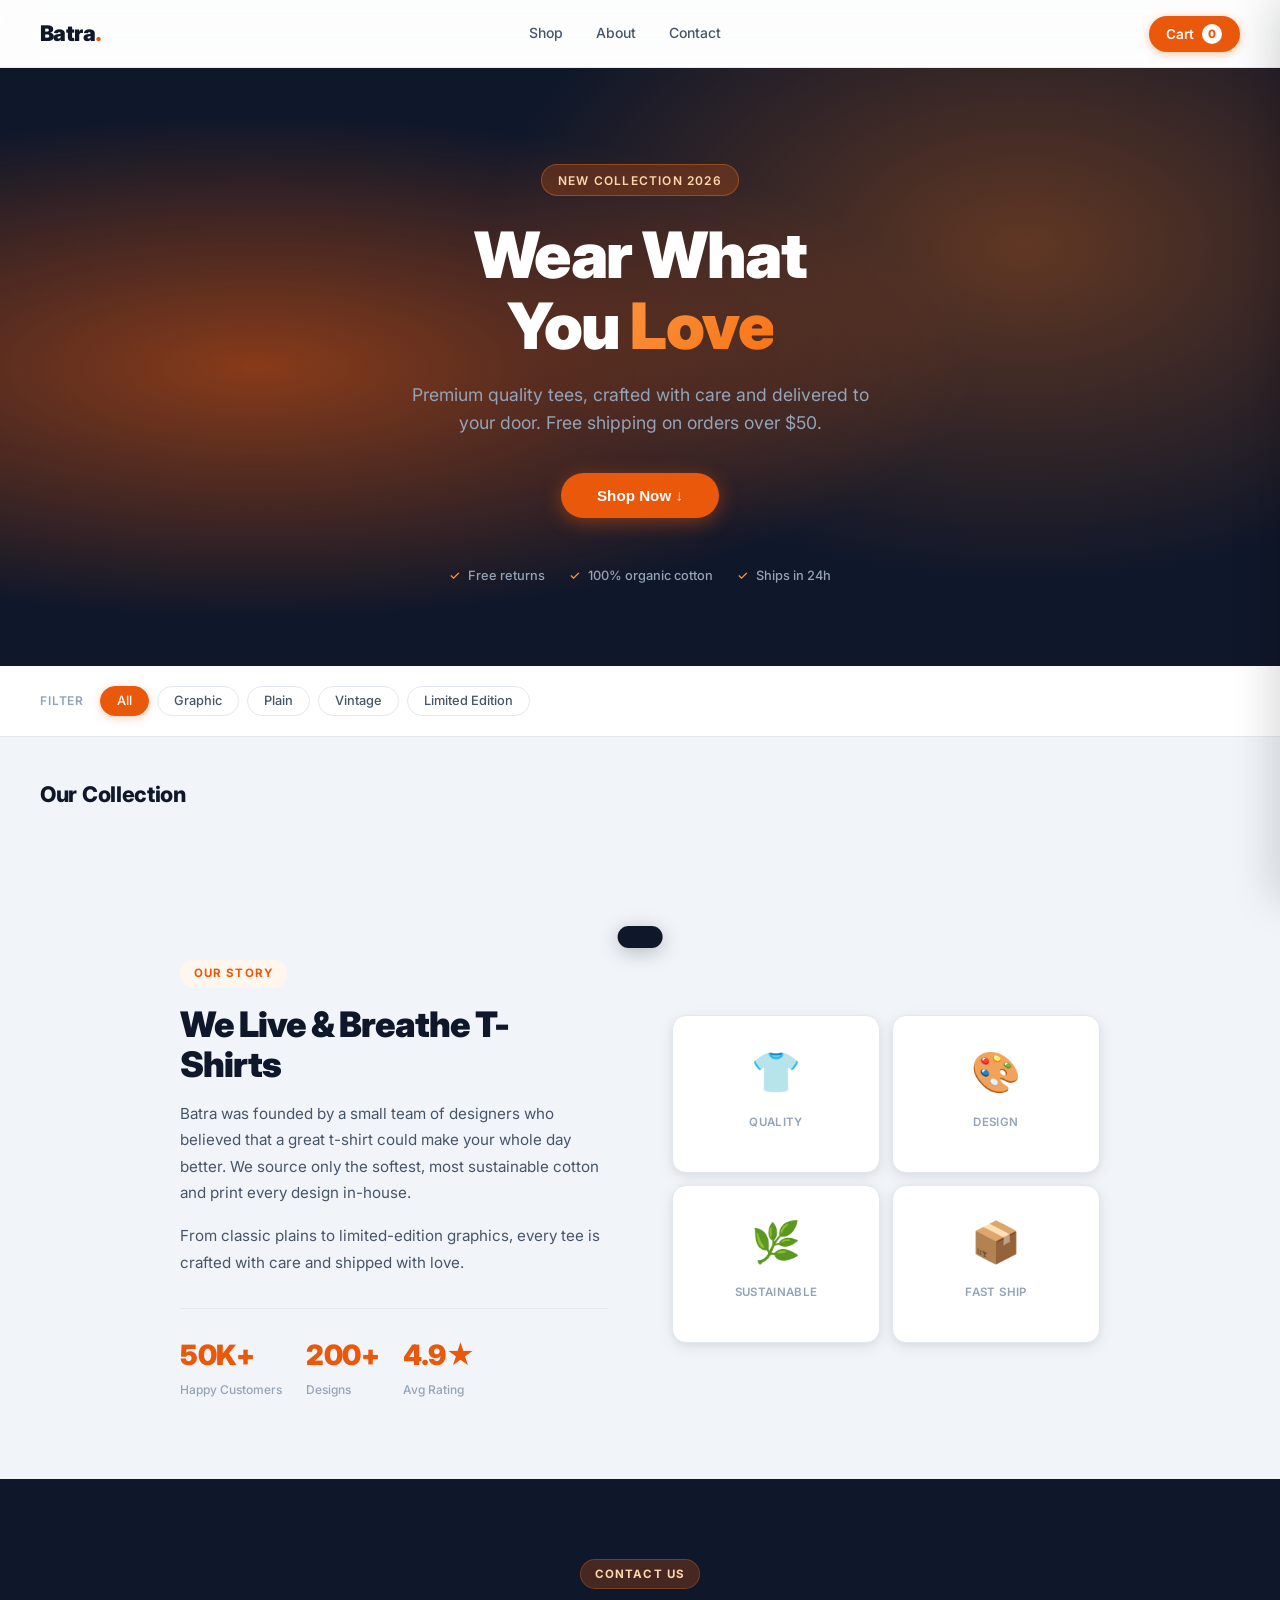
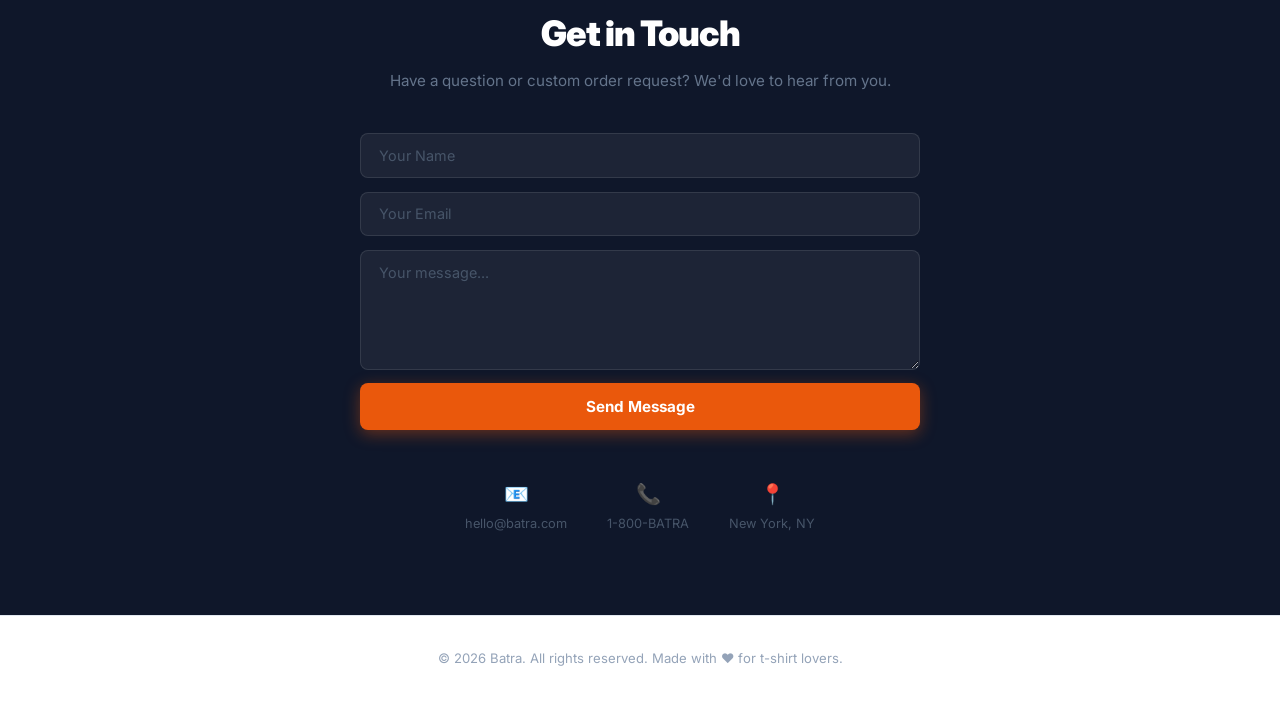
==== commit 013e2e18: "Add admin page and database-backed product management Products moved from hardcoded data.js into SQL" ====
--- a/index.html
+++ b/index.html
@@ -179,7 +179,6 @@
   &copy; 2026 Batra. All rights reserved. Made with &#10084;&#65039; for t-shirt lovers.
 </footer>
 
-<script src="js/data.js"></script>
 <script src="js/app.js"></script>
 <script src="js/cart.js"></script>
 <script src="js/checkout.js"></script>
